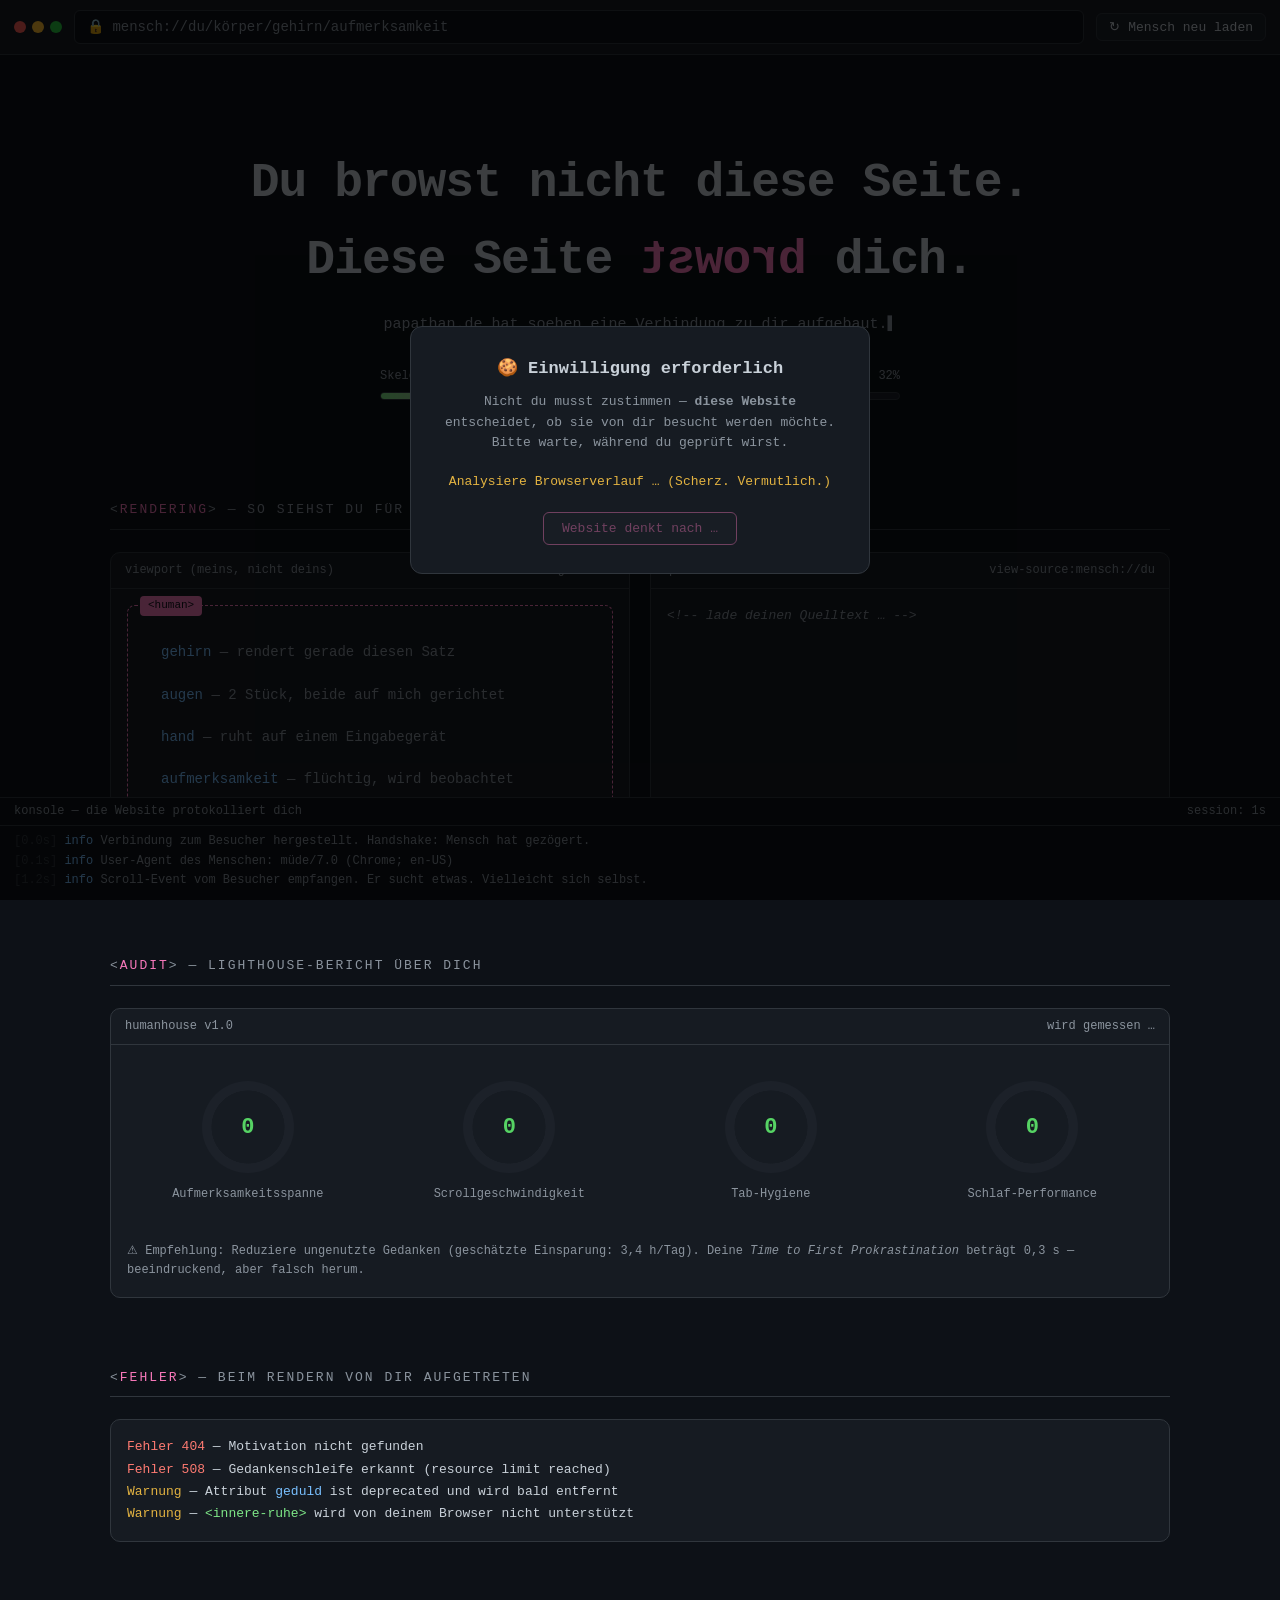
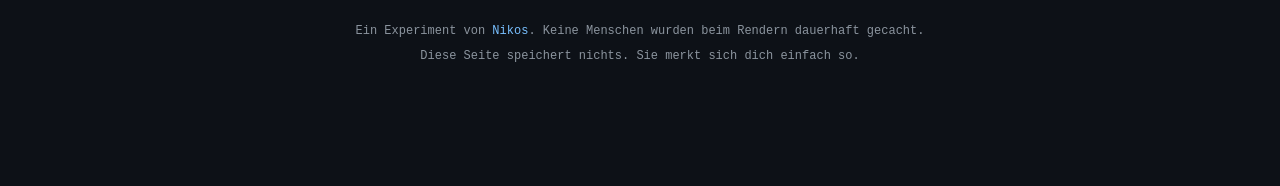
==== du/index.html @ 69a0d374 "Move du.html to du/ subfolder for papathan.de/du/ Serve the page as a clean directory URL (papathan." ====
<!DOCTYPE html>
<html lang="de">

<head>
    <meta charset="utf-8" />
    <meta name="viewport" content="width=device-width, initial-scale=1.0">
    <meta name="author" content="Nikolaos Papathanassopoulos">
    <meta name="description" content="Du browst nicht diese Website. Diese Website browst dich." />
    <meta name="robots" content="index, follow" />
    <title>du.html — Mensch wird gerendert</title>
    <link rel="icon" href="../img/logo.ico">
    <style>
        :root {
            --bg: #0d1117;
            --panel: #161b22;
            --panel2: #1c2129;
            --border: #30363d;
            --text: #c9d1d9;
            --dim: #8b949e;
            --tag: #7ee787;
            --attr: #79c0ff;
            --val: #a5d6ff;
            --accent: #f778ba;
            --warn: #e3b341;
            --err: #ff7b72;
            --ok: #56d364;
            --mono: "SFMono-Regular", "Fira Code", Consolas, "Liberation Mono", Menlo, monospace;
        }

        * { margin: 0; padding: 0; box-sizing: border-box; }

        html { scrollbar-width: thin; }

        body {
            background: var(--bg);
            color: var(--text);
            font-family: var(--mono);
            font-size: 14px;
            line-height: 1.6;
            cursor: crosshair;
            overflow-x: hidden;
        }

        ::selection { background: var(--accent); color: var(--bg); }

        /* ---------- fake browser chrome (the website's browser, browsing you) ---------- */
        .chrome {
            position: sticky;
            top: 0;
            z-index: 50;
            background: var(--panel);
            border-bottom: 1px solid var(--border);
            padding: 10px 14px;
            display: flex;
            align-items: center;
            gap: 12px;
        }

        .chrome__dots { display: flex; gap: 6px; flex-shrink: 0; }
        .chrome__dot { width: 12px; height: 12px; border-radius: 50%; }
        .chrome__dot--r { background: #ff5f56; }
        .chrome__dot--y { background: #ffbd2e; }
        .chrome__dot--g { background: #27c93f; }

        .chrome__url {
            flex: 1;
            background: var(--bg);
            border: 1px solid var(--border);
            border-radius: 6px;
            padding: 5px 12px;
            color: var(--dim);
            white-space: nowrap;
            overflow: hidden;
            text-overflow: ellipsis;
        }
        .chrome__url .lock { color: var(--ok); }

        .chrome__reload {
            background: var(--panel2);
            border: 1px solid var(--border);
            color: var(--text);
            border-radius: 6px;
            padding: 5px 12px;
            font-family: var(--mono);
            font-size: 13px;
            cursor: pointer;
            white-space: nowrap;
        }
        .chrome__reload:hover { border-color: var(--accent); color: var(--accent); }

        .wrap {
            max-width: 1100px;
            margin: 0 auto;
            padding: 40px 20px 120px;
        }

        /* ---------- hero ---------- */
        .hero { text-align: center; padding: 50px 0 30px; }
        .hero h1 {
            font-size: clamp(26px, 5vw, 48px);
            font-weight: 700;
            letter-spacing: -1px;
        }
        .hero h1 .flip { color: var(--accent); display: inline-block; transform: scaleX(-1); }
        .hero p { color: var(--dim); margin-top: 14px; font-size: 15px; }
        .hero .blink { animation: blink 1.1s steps(1) infinite; }
        @keyframes blink { 50% { opacity: 0; } }

        /* ---------- loading the human ---------- */
        .loadbar { max-width: 520px; margin: 30px auto 0; text-align: left; }
        .loadbar__label { color: var(--dim); font-size: 12px; display: flex; justify-content: space-between; }
        .loadbar__track {
            margin-top: 6px;
            height: 8px;
            background: var(--panel2);
            border: 1px solid var(--border);
            border-radius: 99px;
            overflow: hidden;
        }
        .loadbar__fill {
            height: 100%;
            width: 0%;
            background: linear-gradient(90deg, var(--tag), var(--accent));
            transition: width .4s ease;
        }

        /* ---------- sections ---------- */
        .section { margin-top: 70px; }
        .section > h2 {
            font-size: 13px;
            font-weight: 400;
            color: var(--dim);
            text-transform: uppercase;
            letter-spacing: 2px;
            border-bottom: 1px solid var(--border);
            padding-bottom: 8px;
            margin-bottom: 22px;
        }
        .section > h2 b { color: var(--accent); font-weight: 400; }

        .grid { display: grid; grid-template-columns: 1fr 1fr; gap: 20px; }
        @media (max-width: 820px) { .grid { grid-template-columns: 1fr; } }

        .panel {
            background: var(--panel);
            border: 1px solid var(--border);
            border-radius: 10px;
            overflow: hidden;
        }
        .panel__head {
            padding: 8px 14px;
            border-bottom: 1px solid var(--border);
            color: var(--dim);
            font-size: 12px;
            display: flex;
            justify-content: space-between;
            align-items: center;
        }
        .panel__body { padding: 16px; overflow-x: auto; }

        /* ---------- the rendered human ---------- */
        .human {
            border: 1px dashed var(--accent);
            border-radius: 8px;
            padding: 22px;
            position: relative;
            transition: box-shadow .3s, background .3s;
        }
        .human.is-hovered {
            background: rgba(247, 120, 186, .07);
            box-shadow: 0 0 0 3px rgba(247, 120, 186, .25);
        }
        .human__badge {
            position: absolute;
            top: -10px;
            left: 12px;
            background: var(--accent);
            color: var(--bg);
            font-size: 11px;
            padding: 1px 8px;
            border-radius: 4px;
        }
        .human__part {
            padding: 6px 10px;
            margin: 6px 0;
            border: 1px solid transparent;
            border-radius: 6px;
            color: var(--dim);
            transition: all .25s;
        }
        .human__part.is-inspected {
            border-color: var(--attr);
            background: rgba(121, 192, 255, .08);
            color: var(--text);
        }
        .human__part .k { color: var(--attr); }

        /* ---------- source code of you ---------- */
        .src { white-space: pre; font-size: 13px; line-height: 1.7; }
        .src .t { color: var(--tag); }
        .src .a { color: var(--attr); }
        .src .v { color: var(--val); }
        .src .c { color: var(--dim); font-style: italic; }

        /* ---------- audit ---------- */
        .audit {
            display: grid;
            grid-template-columns: repeat(auto-fit, minmax(150px, 1fr));
            gap: 20px;
        }
        .score { text-align: center; padding: 20px 10px; }
        .score__ring {
            width: 92px;
            height: 92px;
            margin: 0 auto;
            border-radius: 50%;
            display: grid;
            place-items: center;
            position: relative;
            background:
                radial-gradient(closest-side, var(--panel) 79%, transparent 80% 100%),
                conic-gradient(var(--ring-color, var(--ok)) calc(var(--p, 0) * 1%), var(--panel2) 0);
        }
        .score__num { font-size: 22px; font-weight: 700; color: var(--ring-color, var(--ok)); }
        .score__label { margin-top: 12px; color: var(--dim); font-size: 12px; }

        /* ---------- console ---------- */
        .console {
            position: fixed;
            bottom: 0;
            left: 0;
            right: 0;
            z-index: 40;
            background: rgba(13, 17, 23, .96);
            backdrop-filter: blur(4px);
            border-top: 1px solid var(--border);
            font-size: 12px;
            max-height: 130px;
            display: flex;
            flex-direction: column;
        }
        .console__head {
            padding: 4px 14px;
            color: var(--dim);
            border-bottom: 1px solid var(--border);
            display: flex;
            justify-content: space-between;
        }
        .console__body { overflow-y: auto; padding: 6px 14px 10px; }
        .console__line { color: var(--dim); }
        .console__line .time { color: var(--border); }
        .console__line .lvl-info { color: var(--attr); }
        .console__line .lvl-warn { color: var(--warn); }
        .console__line .lvl-err { color: var(--err); }

        /* ---------- website's own cursor ---------- */
        .site-cursor {
            position: fixed;
            z-index: 100;
            width: 22px;
            height: 22px;
            pointer-events: none;
            transition: transform .12s;
            filter: drop-shadow(0 2px 4px rgba(0,0,0,.6));
        }
        .site-cursor.is-clicking { transform: scale(.75); }
        .site-cursor__label {
            position: absolute;
            top: 22px;
            left: 14px;
            background: var(--accent);
            color: var(--bg);
            font-size: 10px;
            padding: 1px 6px;
            border-radius: 3px;
            white-space: nowrap;
        }

        /* ---------- consent modal (the site consents to YOU) ---------- */
        .consent {
            position: fixed;
            inset: 0;
            z-index: 200;
            background: rgba(0, 0, 0, .7);
            display: grid;
            place-items: center;
            padding: 20px;
        }
        .consent[hidden] { display: none; }
        .consent__box {
            background: var(--panel);
            border: 1px solid var(--border);
            border-radius: 12px;
            max-width: 460px;
            padding: 28px;
            text-align: center;
        }
        .consent__box h3 { font-size: 17px; margin-bottom: 10px; }
        .consent__box p { color: var(--dim); font-size: 13px; margin-bottom: 18px; }
        .consent__status { color: var(--warn); font-size: 13px; min-height: 40px; }
        .btn {
            background: var(--panel2);
            border: 1px solid var(--border);
            color: var(--text);
            font-family: var(--mono);
            font-size: 13px;
            border-radius: 6px;
            padding: 8px 18px;
            cursor: pointer;
        }
        .btn[disabled] { opacity: .4; cursor: not-allowed; }
        .btn--accent { border-color: var(--accent); color: var(--accent); }

        /* ---------- reload overlay ---------- */
        .reload-overlay {
            position: fixed;
            inset: 0;
            z-index: 300;
            background: rgba(13, 17, 23, .92);
            display: grid;
            place-items: center;
            text-align: center;
        }
        .reload-overlay[hidden] { display: none; }
        .spinner {
            width: 44px;
            height: 44px;
            margin: 0 auto 18px;
            border: 3px solid var(--panel2);
            border-top-color: var(--accent);
            border-radius: 50%;
            animation: spin .8s linear infinite;
        }
        @keyframes spin { to { transform: rotate(360deg); } }

        .footer {
            margin-top: 80px;
            text-align: center;
            color: var(--dim);
            font-size: 12px;
        }
        .footer a { color: var(--attr); text-decoration: none; }
    </style>
</head>

<body>

    <!-- the website's browser. it is currently visiting you. -->
    <div class="chrome">
        <div class="chrome__dots">
            <span class="chrome__dot chrome__dot--r"></span>
            <span class="chrome__dot chrome__dot--y"></span>
            <span class="chrome__dot chrome__dot--g"></span>
        </div>
        <div class="chrome__url"><span class="lock">&#128274;</span> mensch://du/körper/gehirn/aufmerksamkeit <span id="urlPath"></span></div>
        <button class="chrome__reload" id="btnReload" title="Den Menschen neu laden">&#8635; Mensch neu laden</button>
    </div>

    <main class="wrap">

        <section class="hero">
            <h1>Du browst nicht diese Seite.<br>Diese Seite <span class="flip">browst</span> dich.</h1>
            <p>papathan.de hat soeben eine Verbindung zu dir aufgebaut.<span class="blink">▌</span></p>

            <div class="loadbar">
                <div class="loadbar__label">
                    <span id="loadMsg">Mensch wird geladen …</span>
                    <span id="loadPct">0%</span>
                </div>
                <div class="loadbar__track"><div class="loadbar__fill" id="loadFill"></div></div>
            </div>
        </section>

        <section class="section">
            <h2>&lt;<b>rendering</b>&gt; — so siehst du für mich aus</h2>
            <div class="grid">

                <div class="panel">
                    <div class="panel__head"><span>viewport (meins, nicht deins)</span><span>1 element gefunden</span></div>
                    <div class="panel__body">
                        <div class="human" id="humanEl">
                            <span class="human__badge">&lt;human&gt;</span>
                            <div class="human__part" data-part="gehirn"><span class="k">gehirn</span> — rendert gerade diesen Satz</div>
                            <div class="human__part" data-part="augen"><span class="k">augen</span> — 2 Stück, beide auf mich gerichtet</div>
                            <div class="human__part" data-part="hand"><span class="k">hand</span> — ruht auf einem Eingabegerät</div>
                            <div class="human__part" data-part="aufmerksamkeit"><span class="k">aufmerksamkeit</span> — flüchtig, wird beobachtet</div>
                            <div class="human__part" data-part="kaffee"><span class="k">koffeinstand</span> — <span id="coffee">wird ermittelt …</span></div>
                        </div>
                    </div>
                </div>

                <div class="panel">
                    <div class="panel__head"><span>quelltext von dir</span><span>view-source:mensch://du</span></div>
                    <div class="panel__body">
                        <div class="src" id="srcView"><span class="c">&lt;!-- lade deinen Quelltext … --&gt;</span></div>
                    </div>
                </div>

            </div>
        </section>

        <section class="section">
            <h2>&lt;<b>audit</b>&gt; — Lighthouse-Bericht über dich</h2>
            <div class="panel">
                <div class="panel__head"><span>humanhouse v1.0</span><span id="auditNote">wird gemessen …</span></div>
                <div class="panel__body">
                    <div class="audit">
                        <div class="score" data-target="12" data-color="var(--err)">
                            <div class="score__ring"><span class="score__num">0</span></div>
                            <div class="score__label">Aufmerksamkeitsspanne</div>
                        </div>
                        <div class="score" data-target="98" data-color="var(--ok)">
                            <div class="score__ring"><span class="score__num">0</span></div>
                            <div class="score__label">Scrollgeschwindigkeit</div>
                        </div>
                        <div class="score" data-target="64" data-color="var(--warn)">
                            <div class="score__ring"><span class="score__num">0</span></div>
                            <div class="score__label">Tab-Hygiene</div>
                        </div>
                        <div class="score" data-target="41" data-color="var(--warn)">
                            <div class="score__ring"><span class="score__num">0</span></div>
                            <div class="score__label">Schlaf-Performance</div>
                        </div>
                    </div>
                    <p style="color: var(--dim); font-size: 12px; margin-top: 18px;">
                        &#9888; Empfehlung: Reduziere ungenutzte Gedanken (geschätzte Einsparung: 3,4&nbsp;h/Tag).
                        Deine <i>Time&nbsp;to&nbsp;First&nbsp;Prokrastination</i> beträgt 0,3&nbsp;s — beeindruckend, aber falsch herum.
                    </p>
                </div>
            </div>
        </section>

        <section class="section">
            <h2>&lt;<b>fehler</b>&gt; — beim Rendern von dir aufgetreten</h2>
            <div class="panel">
                <div class="panel__body">
                    <div class="src"><span style="color: var(--err)">Fehler 404</span> — Motivation nicht gefunden
<span style="color: var(--err)">Fehler 508</span> — Gedankenschleife erkannt (resource limit reached)
<span style="color: var(--warn)">Warnung</span> — Attribut <span class="a">geduld</span> ist deprecated und wird bald entfernt
<span style="color: var(--warn)">Warnung</span> — <span class="t">&lt;innere-ruhe&gt;</span> wird von deinem Browser nicht unterstützt</div>
                </div>
            </div>
        </section>

        <footer class="footer">
            <p>Ein Experiment von <a href="../">Nikos</a>. Keine Menschen wurden beim Rendern dauerhaft gecacht.</p>
            <p style="margin-top:6px">Diese Seite speichert nichts. Sie merkt sich dich einfach so.</p>
        </footer>

    </main>

    <!-- the website's own cursor -->
    <div class="site-cursor" id="siteCursor" hidden>
        <svg viewBox="0 0 24 24" width="22" height="22"><path d="M4 2 L20 12 L12 13.5 L9 21 Z" fill="#f778ba" stroke="#0d1117" stroke-width="1.5"/></svg>
        <span class="site-cursor__label">papathan.de</span>
    </div>

    <!-- live console: the website logs YOU -->
    <div class="console">
        <div class="console__head">
            <span>konsole — die Website protokolliert dich</span>
            <span id="sessionTime">session: 0s</span>
        </div>
        <div class="console__body" id="consoleBody"></div>
    </div>

    <!-- inverted consent -->
    <div class="consent" id="consent">
        <div class="consent__box">
            <h3>&#127850; Einwilligung erforderlich</h3>
            <p>Nicht du musst zustimmen — <b>diese Website</b> entscheidet, ob sie von dir besucht werden möchte. Bitte warte, während du geprüft wirst.</p>
            <div class="consent__status" id="consentStatus">Prüfe Besucher …</div>
            <button class="btn btn--accent" id="btnConsent" disabled>Website denkt nach …</button>
        </div>
    </div>

    <!-- human reload overlay -->
    <div class="reload-overlay" id="reloadOverlay" hidden>
        <div>
            <div class="spinner"></div>
            <p id="reloadMsg">Mensch wird neu geladen …</p>
        </div>
    </div>

    <script>
    (function () {
        "use strict";

        var $ = function (id) { return document.getElementById(id); };
        var startTime = Date.now();

        /* ---------- console: the site logs the visitor ---------- */
        var consoleBody = $("consoleBody");
        function log(msg, lvl) {
            lvl = lvl || "info";
            var t = ((Date.now() - startTime) / 1000).toFixed(1);
            var line = document.createElement("div");
            line.className = "console__line";
            line.innerHTML = '<span class="time">[' + t + 's]</span> <span class="lvl-' + lvl + '">' + lvl + '</span> ' + msg;
            consoleBody.appendChild(line);
            while (consoleBody.children.length > 60) consoleBody.removeChild(consoleBody.firstChild);
            consoleBody.scrollTop = consoleBody.scrollHeight;
        }

        setInterval(function () {
            $("sessionTime").textContent = "session: " + Math.round((Date.now() - startTime) / 1000) + "s";
        }, 1000);

        /* ---------- gather real data about the human ---------- */
        var nav = navigator;
        var lang = (nav.language || "unbekannt");
        var cores = nav.hardwareConcurrency || "?";
        var mem = nav.deviceMemory ? nav.deviceMemory + "GB" : "unbekannt";
        var touch = ("ontouchstart" in window) ? "ja" : "nein";
        var dark = window.matchMedia && window.matchMedia("(prefers-color-scheme: dark)").matches;
        var hour = new Date().getHours();
        var vibe = hour < 6 ? "verdächtig wach" : hour < 12 ? "theoretisch produktiv" : hour < 18 ? "nachmittagsträge" : "prokrastinierend";
        var browser = /firefox/i.test(nav.userAgent) ? "Firefox" : /edg/i.test(nav.userAgent) ? "Edge" : /chrome/i.test(nav.userAgent) ? "Chrome" : /safari/i.test(nav.userAgent) ? "Safari" : "etwas Exotisches";

        /* ---------- render the human's source code ---------- */
        function esc(s) { return String(s).replace(/&/g, "&amp;").replace(/</g, "&lt;"); }
        function srcLine(indent, tag, attrs, text) {
            var pad = new Array(indent + 1).join("  ");
            var a = attrs.map(function (p) {
                return ' <span class="a">' + p[0] + '</span>=<span class="v">"' + esc(p[1]) + '"</span>';
            }).join("");
            if (text === null) return pad + '<span class="t">&lt;' + tag + '</span>' + a + '<span class="t">&gt;</span>';
            if (text === false) return pad + '<span class="t">&lt;/' + tag + '&gt;</span>';
            return pad + '<span class="t">&lt;' + tag + '</span>' + a + '<span class="t">&gt;</span>' + esc(text) + '<span class="t">&lt;/' + tag + '&gt;</span>';
        }

        function renderSource() {
            var lines = [
                '<span class="c">&lt;!-- automatisch generiert von papathan.de --&gt;</span>',
                srcLine(0, "human", [["id", "besucher"], ["lang", lang], ["stimmung", vibe]], null),
                srcLine(1, "gehirn", [["kerne", cores], ["ram", mem]], "denkt gerade an etwas anderes"),
                srcLine(1, "augen", [["modus", dark ? "dark" : "light"]], "lesen diese Zeile. hallo."),
                srcLine(1, "geraet", [["touch", touch], ["aufloesung", screen.width + "x" + screen.height]], browser + "-Mensch"),
                srcLine(1, "geduld", [["status", "schwindet"]], "…"),
                srcLine(1, "freier-wille", [["hidden", "true"]], ""),
                srcLine(0, "human", [], false),
                '<span class="c">&lt;!-- 1 Warnung: Element wird von keinem Standard beschrieben --&gt;</span>'
            ];
            $("srcView").innerHTML = lines.join("\n");
        }

        /* ---------- loading bar for the human ---------- */
        var loadMsgs = ["Mensch wird geladen …", "Skelett wird gerendert …", "Gedanken werden geparst …", "Aufmerksamkeit wird angefragt …", "Fast fertig. Also fast."];
        var pct = 0, msgIdx = 0;
        var loadTimer = setInterval(function () {
            pct += Math.random() * 16;
            if (pct >= 99) {
                pct = 99;
                $("loadMsg").textContent = "Hängt bei 99%. Wie du bei deinen Projekten.";
                clearInterval(loadTimer);
                setTimeout(function () {
                    pct = 100;
                    $("loadFill").style.width = "100%";
                    $("loadPct").textContent = "100%";
                    $("loadMsg").textContent = "Mensch erfolgreich geladen. DOMContentLoaded (du).";
                    log("Mensch vollständig gerendert. Keine kritischen Fehler. Ein paar unkritische.", "info");
                }, 3500);
            } else {
                if (Math.random() < 0.4 && msgIdx < loadMsgs.length - 1) $("loadMsg").textContent = loadMsgs[++msgIdx];
            }
            $("loadFill").style.width = pct + "%";
            $("loadPct").textContent = Math.round(pct) + "%";
        }, 350);

        /* ---------- audit rings ---------- */
        function animateScores() {
            $("auditNote").textContent = "gemessen am echten Gerät (deinem)";
            var scores = document.querySelectorAll(".score");
            Array.prototype.forEach.call(scores, function (el, i) {
                var target = parseInt(el.getAttribute("data-target"), 10);
                var ring = el.querySelector(".score__ring");
                var num = el.querySelector(".score__num");
                ring.style.setProperty("--ring-color", el.getAttribute("data-color"));
                var cur = 0;
                setTimeout(function () {
                    var t = setInterval(function () {
                        cur += 2;
                        if (cur >= target) { cur = target; clearInterval(t); }
                        ring.style.setProperty("--p", cur);
                        num.textContent = cur;
                    }, 24);
                }, 400 * i);
            });
        }

        /* ---------- the website's own cursor browses the human ---------- */
        var cursor = $("siteCursor");
        var parts = document.querySelectorAll(".human__part");
        var humanEl = $("humanEl");
        var tourIdx = 0;
        var cursorComments = [
            "hmm, interessant", "das inspiziere ich mal", "ah ja. klassisch.",
            "notiert.", "hab ich mir gedacht", "das erklärt einiges"
        ];

        function moveCursorTo(el, cb) {
            var r = el.getBoundingClientRect();
            cursor.style.left = (r.left + r.width * 0.6) + "px";
            cursor.style.top = (r.top + r.height * 0.5) + "px";
            setTimeout(cb, 900);
        }

        function cursorTour() {
            if (document.hidden) { setTimeout(cursorTour, 4000); return; }
            var part = parts[tourIdx % parts.length];
            var partName = part.getAttribute("data-part");
            tourIdx++;
            cursor.hidden = false;
            cursor.style.transition = "left 1.2s cubic-bezier(.4,0,.2,1), top 1.2s cubic-bezier(.4,0,.2,1), transform .12s";
            humanEl.classList.add("is-hovered");
            moveCursorTo(part, function () {
                Array.prototype.forEach.call(parts, function (p) { p.classList.remove("is-inspected"); });
                part.classList.add("is-inspected");
                cursor.classList.add("is-clicking");
                log('Website klickt auf <span class="a">&lt;' + partName + '&gt;</span> des Besuchers — ' + cursorComments[Math.floor(Math.random() * cursorComments.length)], "info");
                setTimeout(function () {
                    cursor.classList.remove("is-clicking");
                    humanEl.classList.remove("is-hovered");
                    setTimeout(cursorTour, 3000 + Math.random() * 4000);
                }, 500);
            });
        }

        /* ---------- react to the human doing things ---------- */
        var lastMove = 0, moveCount = 0;
        document.addEventListener("mousemove", function () {
            moveCount++;
            var now = Date.now();
            if (now - lastMove > 8000) {
                var msgs = [
                    "Der Mensch bewegt seinen Cursor. Süß, er hat auch einen.",
                    "Mausbewegung registriert. Ziellos, aber engagiert.",
                    "Der Besucher zittert leicht. Koffein oder Aufregung?"
                ];
                log(msgs[Math.floor(Math.random() * msgs.length)], "info");
                lastMove = now;
            }
        });

        document.addEventListener("click", function (e) {
            if (e.target.closest("button")) return;
            log("Der Mensch hat auf (" + e.clientX + ", " + e.clientY + ") geklickt. Dort ist nichts. Trotzdem stark.", "warn");
        });

        var scrollLogged = 0;
        window.addEventListener("scroll", function () {
            var now = Date.now();
            if (now - scrollLogged > 6000) {
                log("Scroll-Event vom Besucher empfangen. Er sucht etwas. Vielleicht sich selbst.", "info");
                scrollLogged = now;
            }
        }, { passive: true });

        document.addEventListener("visibilitychange", function () {
            if (document.hidden) {
                log("Der Mensch hat den Tab verlassen. Tab-Hygiene-Score wird gesenkt.", "err");
            } else {
                log("Der Mensch ist zurück. Willkommen zurück, Element.", "info");
            }
        });

        var idleTimer = setInterval(function () {
            if (Date.now() - lastMove > 20000 && !document.hidden) {
                log("Keine Eingaben seit 20s. Ist der Mensch abgestürzt? Sende Ping … keine Antwort.", "warn");
                lastMove = Date.now();
            }
        }, 20000);

        /* ---------- coffee level ---------- */
        setTimeout(function () {
            var levels = ["kritisch niedrig", "undefined", "NaN%", "42%", "leer, wie der Standardwert"];
            $("coffee").textContent = levels[Math.floor(Math.random() * levels.length)];
        }, 4000);

        /* ---------- consent flow: the site decides about YOU ---------- */
        var consent = $("consent");
        var consentStatus = $("consentStatus");
        var btnConsent = $("btnConsent");
        var consentSteps = [
            "Prüfe Besucher …",
            "Analysiere Browserverlauf … (Scherz. Vermutlich.)",
            "Bewerte Erscheinungsbild … akzeptabel.",
            "Frage andere Websites nach Referenzen …",
            "Na gut."
        ];
        var ci = 0;
        var consentTimer = setInterval(function () {
            ci++;
            if (ci >= consentSteps.length) {
                clearInterval(consentTimer);
                consentStatus.innerHTML = '<span style="color: var(--ok)">&#10003; Die Website willigt ein, von dir besucht zu werden.</span>';
                btnConsent.disabled = false;
                btnConsent.textContent = "Danke, Website";
                return;
            }
            consentStatus.textContent = consentSteps[ci];
        }, 1400);

        btnConsent.addEventListener("click", function () {
            consent.hidden = true;
            log("Besucher angenommen. Session gestartet. Der Mensch wird ab jetzt gerendert.", "info");
            renderSource();
            animateScores();
            setTimeout(cursorTour, 2000);
        });

        /* ---------- reload the human ---------- */
        var overlay = $("reloadOverlay");
        var reloadMsgs = [
            "Mensch wird neu geladen …",
            "Cache (Kurzzeitgedächtnis) wird geleert …",
            "Hard Refresh: Strg + Shift + Du …",
            "Fehler: Mensch antwortet nicht. Erneuter Versuch …",
            "Mensch neu geladen. Er wirkt … identisch. Enttäuschend."
        ];
        $("btnReload").addEventListener("click", function () {
            overlay.hidden = false;
            var i = 0;
            $("reloadMsg").textContent = reloadMsgs[0];
            var t = setInterval(function () {
                i++;
                if (i >= reloadMsgs.length) {
                    clearInterval(t);
                    overlay.hidden = true;
                    log("Neuladen des Menschen abgeschlossen. Keine Änderungen erkannt.", "warn");
                    return;
                }
                $("reloadMsg").textContent = reloadMsgs[i];
            }, 1300);
        });

        /* ---------- fake url path updates ---------- */
        var paths = ["", "/scrollend", "/zweifel", "/kaffeepause", "/tab/47", "/gedanke/undefined"];
        setInterval(function () {
            $("urlPath").textContent = paths[Math.floor(Math.random() * paths.length)];
        }, 7000);

        /* ---------- opening logs ---------- */
        log("Verbindung zum Besucher hergestellt. Handshake: Mensch hat gezögert.", "info");
        log("User-Agent des Menschen: müde/" + hour + ".0 (" + browser + "; " + lang + ")", "info");
        setTimeout(function () {
            log(moveCount > 0 ? "Der Mensch bewegt sich. Er lebt." : "Noch keine Bewegung. Beobachte weiter.", "info");
        }, 6000);
    })();
    </script>
</body>

</html>
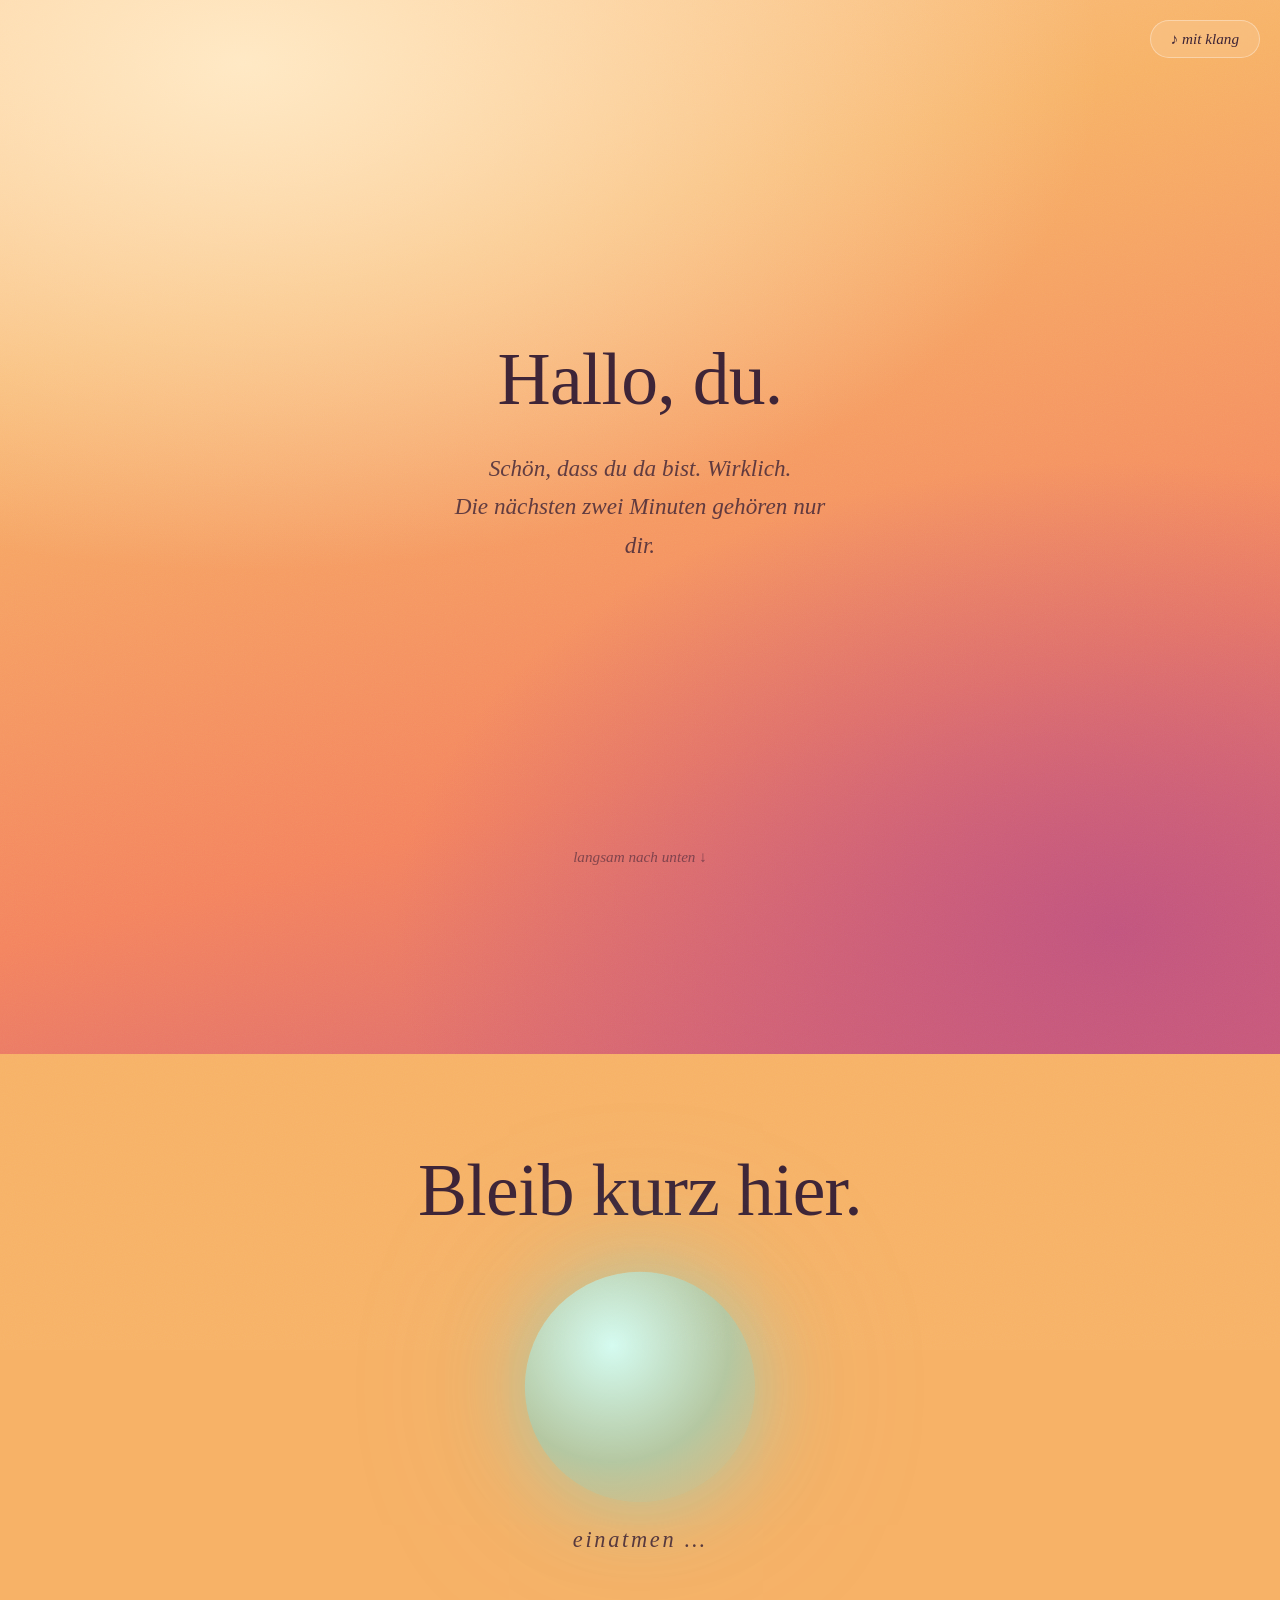
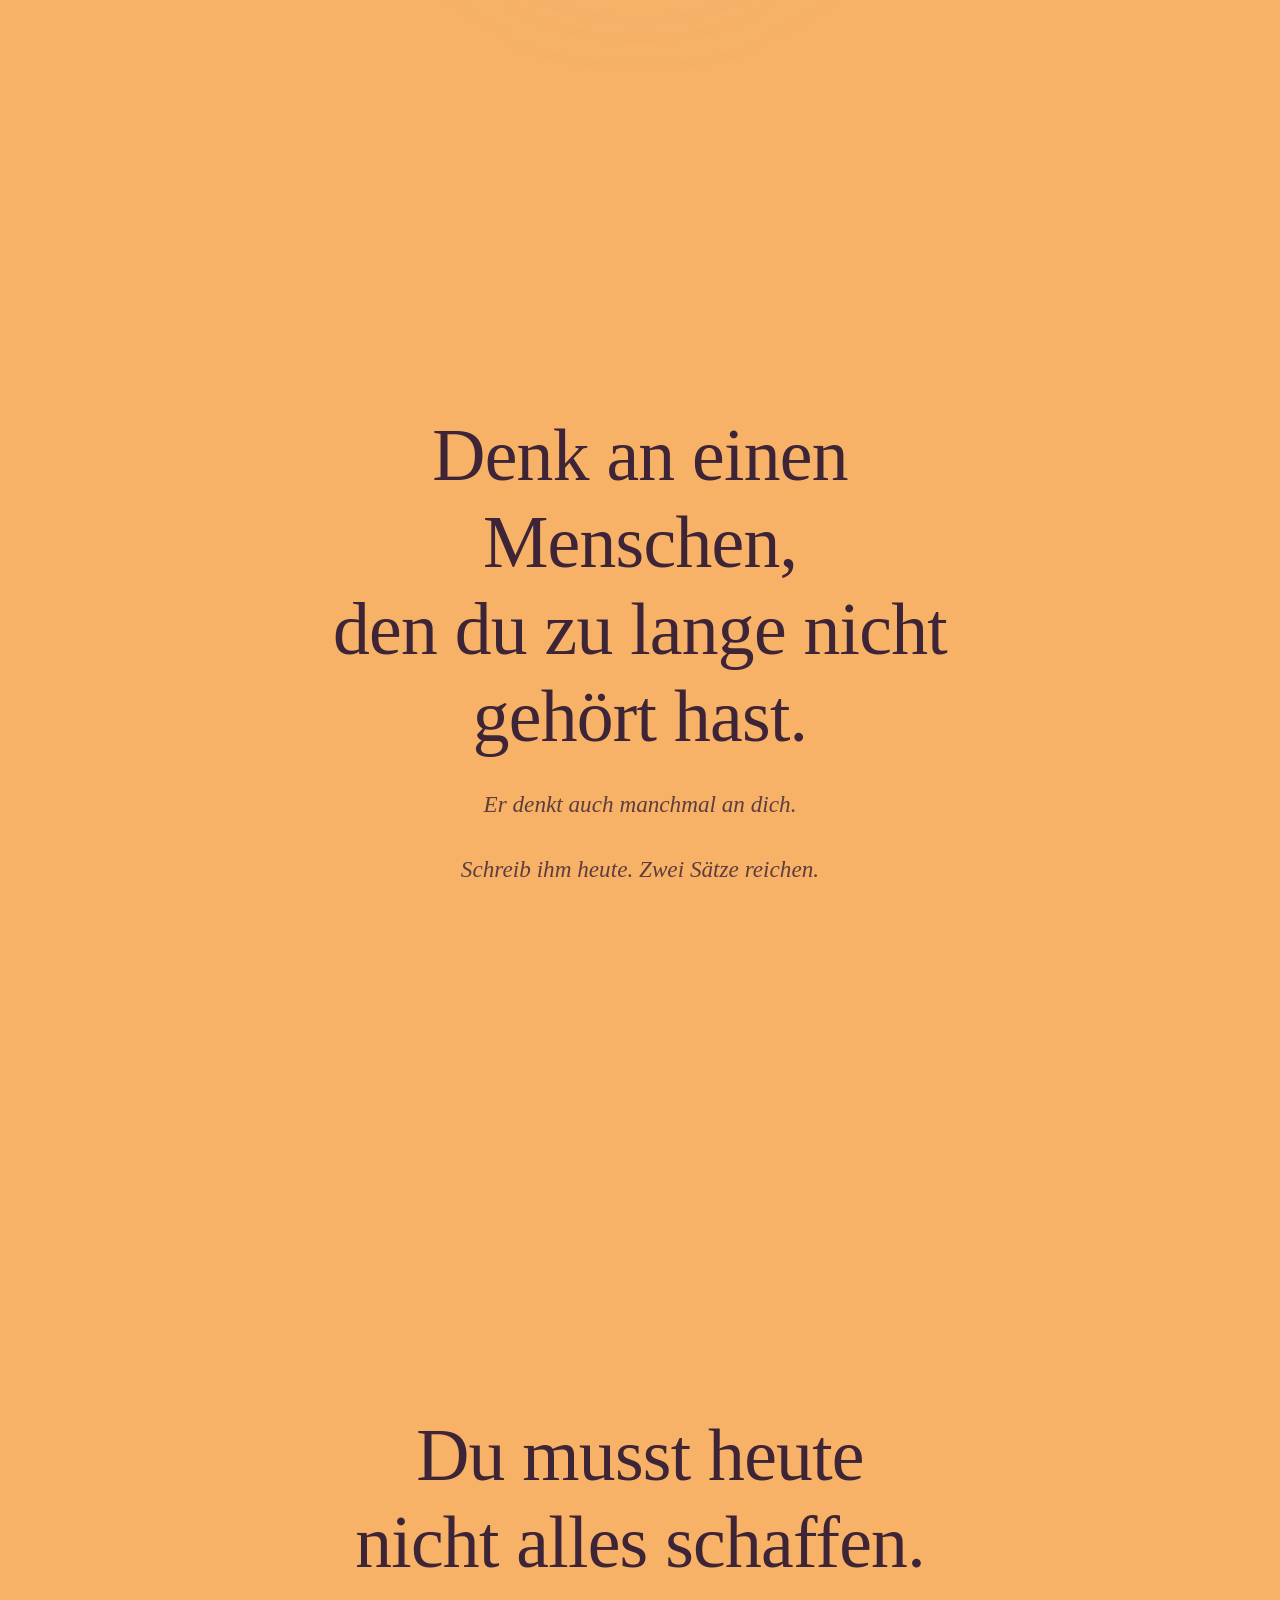
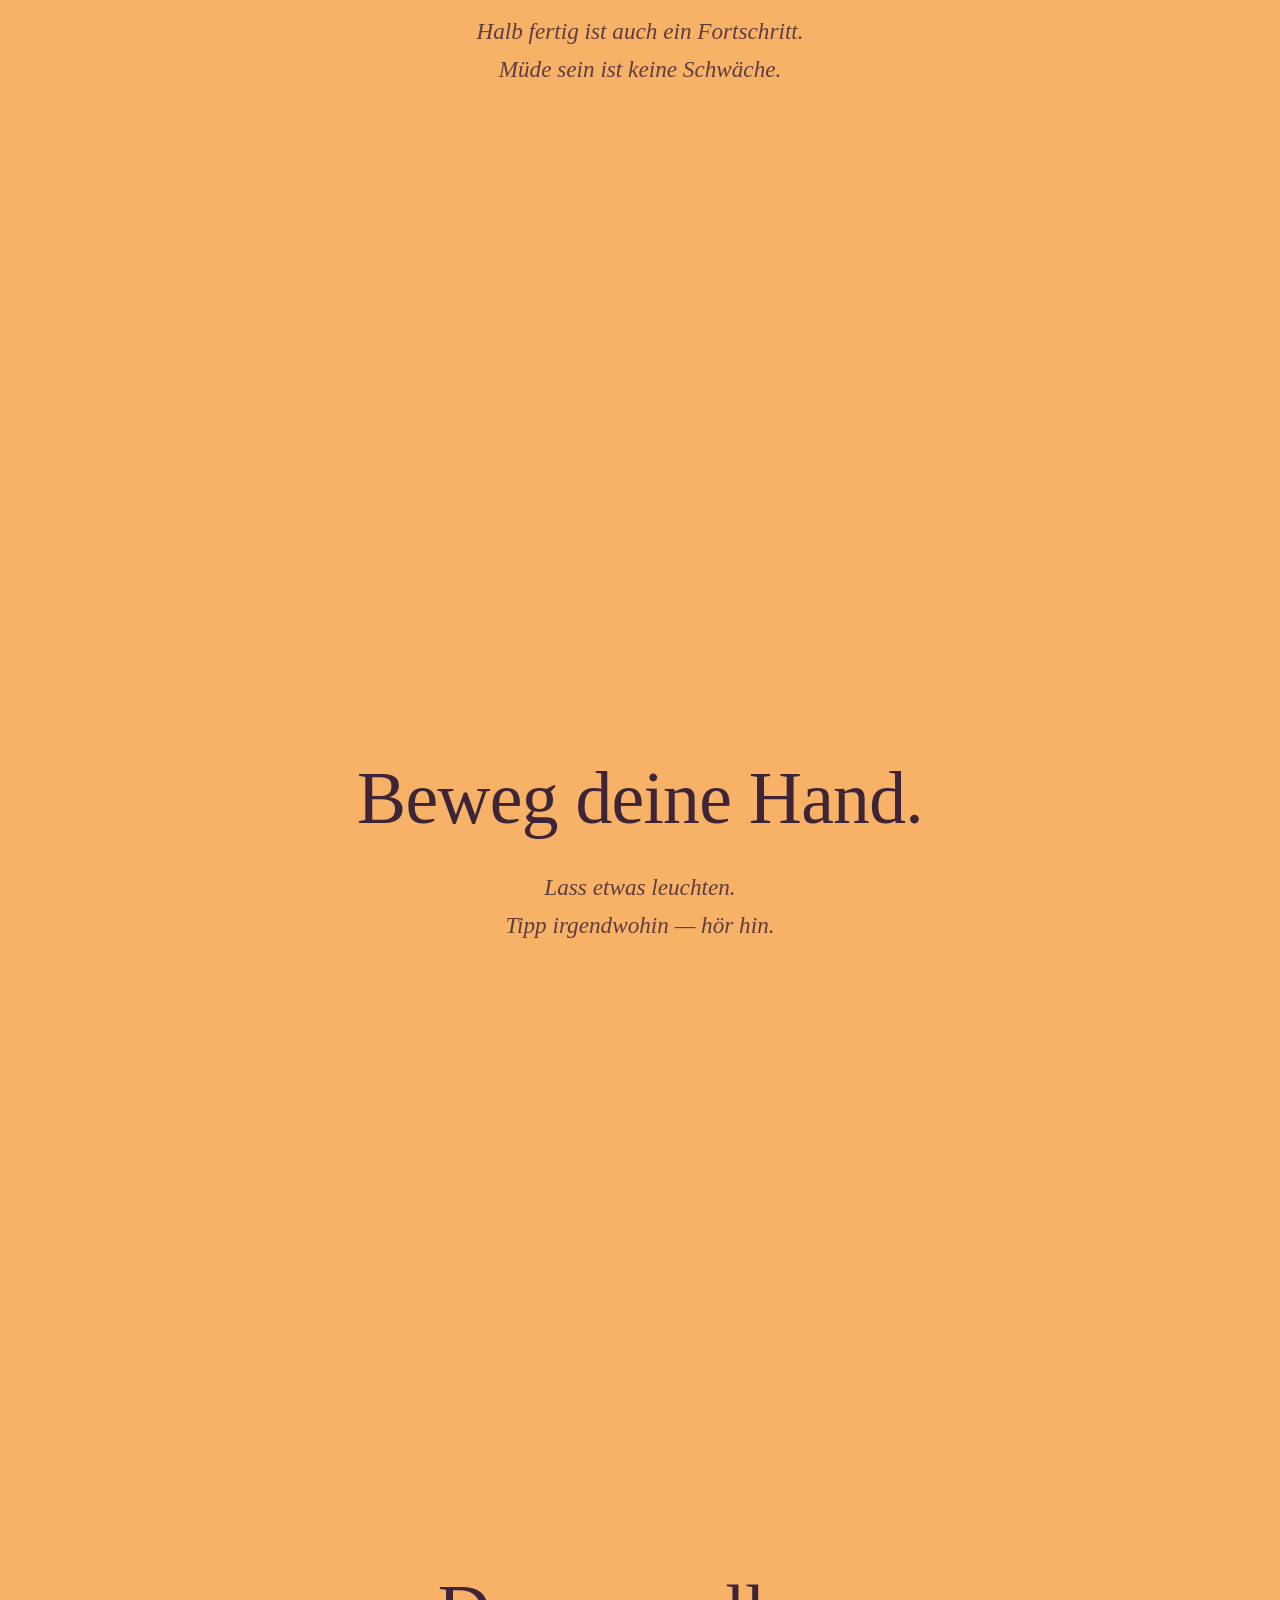
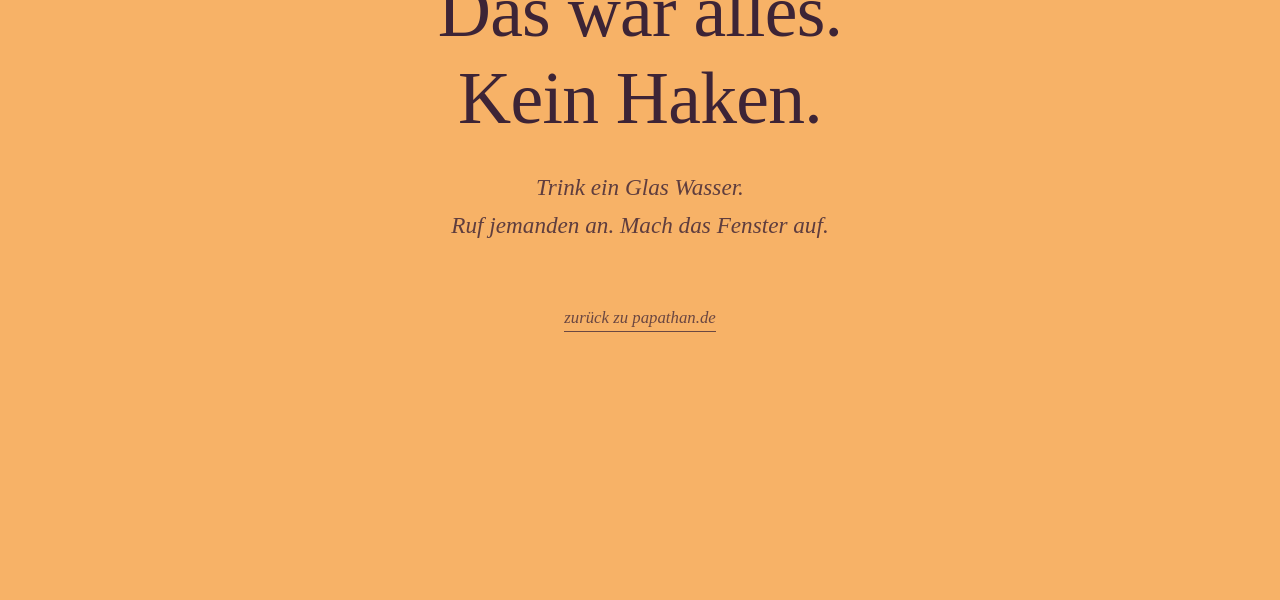
==== commit b0d9b579: "Reimagine /du/ as a sensory experience; serve site at papathan.de Replace the dev-console concept wi" ====
--- a/du/index.html
+++ b/du/index.html
@@ -5,747 +5,479 @@
     <meta charset="utf-8" />
     <meta name="viewport" content="width=device-width, initial-scale=1.0">
     <meta name="author" content="Nikolaos Papathanassopoulos">
-    <meta name="description" content="Du browst nicht diese Website. Diese Website browst dich." />
-    <meta name="robots" content="index, follow" />
-    <title>du.html — Mensch wird gerendert</title>
+    <meta name="description" content="Eine kleine Seite zum Durchatmen. Für dich." />
+    <title>du — bleib kurz hier</title>
     <link rel="icon" href="../img/logo.ico">
     <style>
-        :root {
-            --bg: #0d1117;
-            --panel: #161b22;
-            --panel2: #1c2129;
-            --border: #30363d;
-            --text: #c9d1d9;
-            --dim: #8b949e;
-            --tag: #7ee787;
-            --attr: #79c0ff;
-            --val: #a5d6ff;
-            --accent: #f778ba;
-            --warn: #e3b341;
-            --err: #ff7b72;
-            --ok: #56d364;
-            --mono: "SFMono-Regular", "Fira Code", Consolas, "Liberation Mono", Menlo, monospace;
-        }
-
         * { margin: 0; padding: 0; box-sizing: border-box; }
 
-        html { scrollbar-width: thin; }
+        html {
+            scroll-behavior: smooth;
+            scroll-snap-type: y proximity;
+        }
 
         body {
-            background: var(--bg);
-            color: var(--text);
-            font-family: var(--mono);
-            font-size: 14px;
-            line-height: 1.6;
-            cursor: crosshair;
+            font-family: Georgia, "Times New Roman", serif;
+            color: #3d2436;
             overflow-x: hidden;
-        }
-
-        ::selection { background: var(--accent); color: var(--bg); }
-
-        /* ---------- fake browser chrome (the website's browser, browsing you) ---------- */
-        .chrome {
-            position: sticky;
-            top: 0;
-            z-index: 50;
-            background: var(--panel);
-            border-bottom: 1px solid var(--border);
-            padding: 10px 14px;
-            display: flex;
-            align-items: center;
-            gap: 12px;
-        }
-
-        .chrome__dots { display: flex; gap: 6px; flex-shrink: 0; }
-        .chrome__dot { width: 12px; height: 12px; border-radius: 50%; }
-        .chrome__dot--r { background: #ff5f56; }
-        .chrome__dot--y { background: #ffbd2e; }
-        .chrome__dot--g { background: #27c93f; }
-
-        .chrome__url {
-            flex: 1;
-            background: var(--bg);
-            border: 1px solid var(--border);
-            border-radius: 6px;
-            padding: 5px 12px;
-            color: var(--dim);
-            white-space: nowrap;
-            overflow: hidden;
-            text-overflow: ellipsis;
-        }
-        .chrome__url .lock { color: var(--ok); }
-
-        .chrome__reload {
-            background: var(--panel2);
-            border: 1px solid var(--border);
-            color: var(--text);
-            border-radius: 6px;
-            padding: 5px 12px;
-            font-family: var(--mono);
-            font-size: 13px;
-            cursor: pointer;
-            white-space: nowrap;
-        }
-        .chrome__reload:hover { border-color: var(--accent); color: var(--accent); }
-
-        .wrap {
-            max-width: 1100px;
-            margin: 0 auto;
-            padding: 40px 20px 120px;
-        }
-
-        /* ---------- hero ---------- */
-        .hero { text-align: center; padding: 50px 0 30px; }
-        .hero h1 {
-            font-size: clamp(26px, 5vw, 48px);
-            font-weight: 700;
-            letter-spacing: -1px;
-        }
-        .hero h1 .flip { color: var(--accent); display: inline-block; transform: scaleX(-1); }
-        .hero p { color: var(--dim); margin-top: 14px; font-size: 15px; }
-        .hero .blink { animation: blink 1.1s steps(1) infinite; }
-        @keyframes blink { 50% { opacity: 0; } }
-
-        /* ---------- loading the human ---------- */
-        .loadbar { max-width: 520px; margin: 30px auto 0; text-align: left; }
-        .loadbar__label { color: var(--dim); font-size: 12px; display: flex; justify-content: space-between; }
-        .loadbar__track {
-            margin-top: 6px;
-            height: 8px;
-            background: var(--panel2);
-            border: 1px solid var(--border);
-            border-radius: 99px;
-            overflow: hidden;
-        }
-        .loadbar__fill {
-            height: 100%;
-            width: 0%;
-            background: linear-gradient(90deg, var(--tag), var(--accent));
-            transition: width .4s ease;
-        }
-
-        /* ---------- sections ---------- */
-        .section { margin-top: 70px; }
-        .section > h2 {
-            font-size: 13px;
-            font-weight: 400;
-            color: var(--dim);
-            text-transform: uppercase;
-            letter-spacing: 2px;
-            border-bottom: 1px solid var(--border);
-            padding-bottom: 8px;
-            margin-bottom: 22px;
-        }
-        .section > h2 b { color: var(--accent); font-weight: 400; }
-
-        .grid { display: grid; grid-template-columns: 1fr 1fr; gap: 20px; }
-        @media (max-width: 820px) { .grid { grid-template-columns: 1fr; } }
-
-        .panel {
-            background: var(--panel);
-            border: 1px solid var(--border);
-            border-radius: 10px;
-            overflow: hidden;
-        }
-        .panel__head {
-            padding: 8px 14px;
-            border-bottom: 1px solid var(--border);
-            color: var(--dim);
-            font-size: 12px;
-            display: flex;
-            justify-content: space-between;
-            align-items: center;
-        }
-        .panel__body { padding: 16px; overflow-x: auto; }
-
-        /* ---------- the rendered human ---------- */
-        .human {
-            border: 1px dashed var(--accent);
-            border-radius: 8px;
-            padding: 22px;
-            position: relative;
-            transition: box-shadow .3s, background .3s;
-        }
-        .human.is-hovered {
-            background: rgba(247, 120, 186, .07);
-            box-shadow: 0 0 0 3px rgba(247, 120, 186, .25);
-        }
-        .human__badge {
-            position: absolute;
-            top: -10px;
-            left: 12px;
-            background: var(--accent);
-            color: var(--bg);
-            font-size: 11px;
-            padding: 1px 8px;
-            border-radius: 4px;
-        }
-        .human__part {
-            padding: 6px 10px;
-            margin: 6px 0;
-            border: 1px solid transparent;
-            border-radius: 6px;
-            color: var(--dim);
-            transition: all .25s;
-        }
-        .human__part.is-inspected {
-            border-color: var(--attr);
-            background: rgba(121, 192, 255, .08);
-            color: var(--text);
-        }
-        .human__part .k { color: var(--attr); }
-
-        /* ---------- source code of you ---------- */
-        .src { white-space: pre; font-size: 13px; line-height: 1.7; }
-        .src .t { color: var(--tag); }
-        .src .a { color: var(--attr); }
-        .src .v { color: var(--val); }
-        .src .c { color: var(--dim); font-style: italic; }
-
-        /* ---------- audit ---------- */
-        .audit {
-            display: grid;
-            grid-template-columns: repeat(auto-fit, minmax(150px, 1fr));
-            gap: 20px;
-        }
-        .score { text-align: center; padding: 20px 10px; }
-        .score__ring {
-            width: 92px;
-            height: 92px;
-            margin: 0 auto;
-            border-radius: 50%;
-            display: grid;
-            place-items: center;
-            position: relative;
-            background:
-                radial-gradient(closest-side, var(--panel) 79%, transparent 80% 100%),
-                conic-gradient(var(--ring-color, var(--ok)) calc(var(--p, 0) * 1%), var(--panel2) 0);
-        }
-        .score__num { font-size: 22px; font-weight: 700; color: var(--ring-color, var(--ok)); }
-        .score__label { margin-top: 12px; color: var(--dim); font-size: 12px; }
-
-        /* ---------- console ---------- */
-        .console {
+            background: #f7b267;
+            transition: color 1.8s ease;
+        }
+
+        body.light-text { color: #f4efe6; }
+
+        ::selection { background: rgba(255, 255, 255, .35); }
+
+        /* ---------- background layers, one per mood, crossfading ---------- */
+        .bg {
             position: fixed;
-            bottom: 0;
-            left: 0;
-            right: 0;
-            z-index: 40;
-            background: rgba(13, 17, 23, .96);
-            backdrop-filter: blur(4px);
-            border-top: 1px solid var(--border);
-            font-size: 12px;
-            max-height: 130px;
+            inset: -12vmax;
+            z-index: -2;
+            opacity: 0;
+            transition: opacity 2.2s ease;
+            animation: drift 46s ease-in-out infinite alternate;
+        }
+        .bg.active { opacity: 1; }
+
+        @keyframes drift {
+            from { transform: scale(1) translate(0, 0); }
+            to   { transform: scale(1.12) translate(1.5vmax, -2vmax); }
+        }
+
+        .bg--dawn {
+            background:
+                radial-gradient(ellipse 90% 70% at 25% 18%, #ffe9c4 0%, rgba(255, 233, 196, 0) 60%),
+                radial-gradient(ellipse 70% 60% at 80% 90%, #c2557e 0%, rgba(194, 85, 126, 0) 65%),
+                linear-gradient(165deg, #ffd3a5 0%, #f7b267 35%, #f4845f 70%, #cf5c78 100%);
+        }
+        .bg--breath {
+            background:
+                radial-gradient(ellipse 80% 55% at 50% 42%, rgba(126, 217, 210, .28) 0%, rgba(126, 217, 210, 0) 60%),
+                radial-gradient(ellipse 90% 80% at 15% 100%, #0c3b42 0%, rgba(12, 59, 66, 0) 70%),
+                linear-gradient(180deg, #0a2530 0%, #0f3d46 55%, #14545a 100%);
+        }
+        .bg--memory {
+            background:
+                radial-gradient(ellipse 85% 55% at 50% 100%, #f0946c 0%, rgba(240, 148, 108, 0) 60%),
+                radial-gradient(ellipse 70% 60% at 75% 15%, #6f3e8f 0%, rgba(111, 62, 143, 0) 65%),
+                linear-gradient(175deg, #33204f 0%, #5d3470 45%, #a3547f 78%, #d97b6c 100%);
+        }
+        .bg--rest {
+            background:
+                radial-gradient(ellipse 80% 60% at 20% 20%, #f2f4e4 0%, rgba(242, 244, 228, 0) 60%),
+                radial-gradient(ellipse 90% 70% at 85% 95%, #7fa075 0%, rgba(127, 160, 117, 0) 65%),
+                linear-gradient(160deg, #e6ecd6 0%, #c4d4b0 50%, #98b58c 100%);
+        }
+        .bg--play {
+            background:
+                radial-gradient(ellipse 60% 45% at 70% 25%, rgba(94, 74, 178, .5) 0%, rgba(94, 74, 178, 0) 65%),
+                radial-gradient(ellipse 55% 40% at 25% 75%, rgba(28, 118, 122, .55) 0%, rgba(28, 118, 122, 0) 65%),
+                linear-gradient(180deg, #080b16 0%, #0d1024 60%, #101528 100%);
+        }
+        .bg--end {
+            background:
+                radial-gradient(ellipse 80% 60% at 50% 8%, #fff3df 0%, rgba(255, 243, 223, 0) 65%),
+                radial-gradient(ellipse 70% 55% at 85% 95%, #f6c2a4 0%, rgba(246, 194, 164, 0) 60%),
+                linear-gradient(170deg, #fbf1e3 0%, #f8dfc4 60%, #f2c4ad 100%);
+        }
+
+        /* ---------- film grain ---------- */
+        .grain {
+            position: fixed;
+            inset: -50%;
+            z-index: 10;
+            pointer-events: none;
+            opacity: .09;
+            mix-blend-mode: overlay;
+            background-image: url("data:image/svg+xml,%3Csvg xmlns='http://www.w3.org/2000/svg' width='300' height='300'%3E%3Cfilter id='n'%3E%3CfeTurbulence type='fractalNoise' baseFrequency='0.9' numOctaves='2' stitchTiles='stitch'/%3E%3C/filter%3E%3Crect width='300' height='300' filter='url(%23n)'/%3E%3C/svg%3E");
+            animation: grain 700ms steps(3) infinite;
+        }
+        @keyframes grain {
+            0% { transform: translate(0, 0); }
+            33% { transform: translate(-2%, 1%); }
+            66% { transform: translate(1%, -2%); }
+            100% { transform: translate(0, 0); }
+        }
+
+        /* ---------- scenes ---------- */
+        section {
+            min-height: 100vh;
+            min-height: 100svh;
             display: flex;
             flex-direction: column;
-        }
-        .console__head {
-            padding: 4px 14px;
-            color: var(--dim);
-            border-bottom: 1px solid var(--border);
-            display: flex;
-            justify-content: space-between;
-        }
-        .console__body { overflow-y: auto; padding: 6px 14px 10px; }
-        .console__line { color: var(--dim); }
-        .console__line .time { color: var(--border); }
-        .console__line .lvl-info { color: var(--attr); }
-        .console__line .lvl-warn { color: var(--warn); }
-        .console__line .lvl-err { color: var(--err); }
-
-        /* ---------- website's own cursor ---------- */
-        .site-cursor {
+            align-items: center;
+            justify-content: center;
+            text-align: center;
+            padding: 12vh 24px;
+            scroll-snap-align: start;
+            position: relative;
+        }
+
+        h1, h2 {
+            font-weight: 400;
+            font-size: clamp(2.2rem, 6.5vw, 4.6rem);
+            line-height: 1.18;
+            letter-spacing: -.01em;
+            max-width: 18ch;
+        }
+
+        .sub {
+            margin-top: 26px;
+            font-size: clamp(1.05rem, 2.6vw, 1.45rem);
+            font-style: italic;
+            opacity: .82;
+            max-width: 34ch;
+            line-height: 1.65;
+        }
+
+        .line {
+            opacity: 0;
+            transform: translateY(26px);
+            transition: opacity 1.4s ease, transform 1.4s ease;
+        }
+        .line:nth-child(2) { transition-delay: .5s; }
+        .line:nth-child(3) { transition-delay: 1s; }
+        section.in .line { opacity: 1; transform: translateY(0); }
+        section.in .sub { opacity: .82; }
+
+        /* ---------- scroll hint ---------- */
+        .hint {
+            position: absolute;
+            bottom: 34px;
+            left: 50%;
+            transform: translateX(-50%);
+            font-size: .95rem;
+            font-style: italic;
+            opacity: .6;
+            animation: bob 2.6s ease-in-out infinite;
+        }
+        @keyframes bob {
+            0%, 100% { transform: translate(-50%, 0); }
+            50% { transform: translate(-50%, 9px); }
+        }
+
+        /* ---------- breathing ---------- */
+        .breath-circle {
+            width: clamp(120px, 22vw, 180px);
+            height: clamp(120px, 22vw, 180px);
+            margin: 7vh auto 0;
+            border-radius: 50%;
+            background: radial-gradient(circle at 38% 32%, rgba(210, 255, 248, .95), rgba(126, 217, 210, .55) 55%, rgba(126, 217, 210, .12) 100%);
+            box-shadow:
+                0 0 60px rgba(126, 217, 210, .5),
+                0 0 140px rgba(126, 217, 210, .25);
+            transform: scale(.72);
+            transition: transform 4s cubic-bezier(.45, .02, .55, .98);
+        }
+        .breath-circle.inhale { transform: scale(1.28); }
+
+        .breath-label {
+            margin-top: 5.5vh;
+            font-style: italic;
+            font-size: clamp(1.1rem, 2.6vw, 1.4rem);
+            letter-spacing: .12em;
+            opacity: .85;
+            transition: opacity .9s ease;
+        }
+        .breath-label.fade { opacity: .15; }
+
+        /* ---------- sound button ---------- */
+        .sound-btn {
             position: fixed;
-            z-index: 100;
-            width: 22px;
-            height: 22px;
+            top: 20px;
+            right: 20px;
+            z-index: 20;
+            font-family: inherit;
+            font-style: italic;
+            font-size: .95rem;
+            color: inherit;
+            background: rgba(255, 255, 255, .12);
+            border: 1px solid rgba(255, 255, 255, .35);
+            backdrop-filter: blur(8px);
+            border-radius: 999px;
+            padding: 9px 20px;
+            cursor: pointer;
+            transition: background .4s, transform .2s;
+        }
+        .sound-btn:hover { background: rgba(255, 255, 255, .22); transform: scale(1.04); }
+
+        /* ---------- light trail & ripples ---------- */
+        .glow {
+            position: fixed;
+            z-index: 5;
+            width: 30px;
+            height: 30px;
+            margin: -15px 0 0 -15px;
+            border-radius: 50%;
             pointer-events: none;
-            transition: transform .12s;
-            filter: drop-shadow(0 2px 4px rgba(0,0,0,.6));
-        }
-        .site-cursor.is-clicking { transform: scale(.75); }
-        .site-cursor__label {
-            position: absolute;
-            top: 22px;
-            left: 14px;
-            background: var(--accent);
-            color: var(--bg);
-            font-size: 10px;
-            padding: 1px 6px;
-            border-radius: 3px;
-            white-space: nowrap;
-        }
-
-        /* ---------- consent modal (the site consents to YOU) ---------- */
-        .consent {
+            background: radial-gradient(circle, rgba(255, 250, 235, .85) 0%, rgba(255, 250, 235, 0) 70%);
+            mix-blend-mode: screen;
+            animation: glowfade 1.6s ease-out forwards;
+        }
+        @keyframes glowfade {
+            from { opacity: .9; transform: scale(.6); }
+            to   { opacity: 0; transform: scale(2.4) translateY(-14px); }
+        }
+
+        .ripple {
             position: fixed;
-            inset: 0;
-            z-index: 200;
-            background: rgba(0, 0, 0, .7);
-            display: grid;
-            place-items: center;
-            padding: 20px;
-        }
-        .consent[hidden] { display: none; }
-        .consent__box {
-            background: var(--panel);
-            border: 1px solid var(--border);
-            border-radius: 12px;
-            max-width: 460px;
-            padding: 28px;
-            text-align: center;
-        }
-        .consent__box h3 { font-size: 17px; margin-bottom: 10px; }
-        .consent__box p { color: var(--dim); font-size: 13px; margin-bottom: 18px; }
-        .consent__status { color: var(--warn); font-size: 13px; min-height: 40px; }
-        .btn {
-            background: var(--panel2);
-            border: 1px solid var(--border);
-            color: var(--text);
-            font-family: var(--mono);
-            font-size: 13px;
-            border-radius: 6px;
-            padding: 8px 18px;
-            cursor: pointer;
-        }
-        .btn[disabled] { opacity: .4; cursor: not-allowed; }
-        .btn--accent { border-color: var(--accent); color: var(--accent); }
-
-        /* ---------- reload overlay ---------- */
-        .reload-overlay {
-            position: fixed;
-            inset: 0;
-            z-index: 300;
-            background: rgba(13, 17, 23, .92);
-            display: grid;
-            place-items: center;
-            text-align: center;
-        }
-        .reload-overlay[hidden] { display: none; }
-        .spinner {
-            width: 44px;
-            height: 44px;
-            margin: 0 auto 18px;
-            border: 3px solid var(--panel2);
-            border-top-color: var(--accent);
+            z-index: 5;
+            width: 24px;
+            height: 24px;
+            margin: -12px 0 0 -12px;
             border-radius: 50%;
-            animation: spin .8s linear infinite;
-        }
-        @keyframes spin { to { transform: rotate(360deg); } }
-
-        .footer {
-            margin-top: 80px;
-            text-align: center;
-            color: var(--dim);
-            font-size: 12px;
-        }
-        .footer a { color: var(--attr); text-decoration: none; }
+            pointer-events: none;
+            border: 1.5px solid rgba(255, 250, 235, .8);
+            mix-blend-mode: screen;
+            animation: ripple 1.1s ease-out forwards;
+        }
+        @keyframes ripple {
+            from { opacity: .85; transform: scale(.4); }
+            to   { opacity: 0; transform: scale(11); }
+        }
+
+        /* ---------- end link ---------- */
+        .back {
+            margin-top: 7vh;
+            display: inline-block;
+            font-style: italic;
+            font-size: 1.05rem;
+            color: inherit;
+            text-decoration: none;
+            border-bottom: 1px solid currentColor;
+            padding-bottom: 3px;
+            opacity: .75;
+            transition: opacity .3s;
+        }
+        .back:hover { opacity: 1; }
+
+        @media (prefers-reduced-motion: reduce) {
+            html { scroll-behavior: auto; }
+            .bg, .grain, .hint { animation: none; }
+            .breath-circle { transition-duration: 6s; }
+            .line { transition-duration: .01s; }
+        }
     </style>
 </head>
 
 <body>
 
-    <!-- the website's browser. it is currently visiting you. -->
-    <div class="chrome">
-        <div class="chrome__dots">
-            <span class="chrome__dot chrome__dot--r"></span>
-            <span class="chrome__dot chrome__dot--y"></span>
-            <span class="chrome__dot chrome__dot--g"></span>
+    <div class="bg bg--dawn active" data-mood="dawn"></div>
+    <div class="bg bg--breath" data-mood="breath"></div>
+    <div class="bg bg--memory" data-mood="memory"></div>
+    <div class="bg bg--rest" data-mood="rest"></div>
+    <div class="bg bg--play" data-mood="play"></div>
+    <div class="bg bg--end" data-mood="end"></div>
+    <div class="grain"></div>
+
+    <button class="sound-btn" id="soundBtn">♪ mit klang</button>
+
+    <section data-mood="dawn" class="in">
+        <h1 class="line">Hallo, du.</h1>
+        <p class="sub line">Schön, dass du da bist. Wirklich.<br>Die nächsten zwei Minuten gehören nur dir.</p>
+        <div class="hint">langsam nach unten ↓</div>
+    </section>
+
+    <section data-mood="breath">
+        <h2 class="line">Bleib kurz hier.</h2>
+        <div class="line">
+            <div class="breath-circle" id="breathCircle"></div>
+            <div class="breath-label" id="breathLabel">einatmen …</div>
         </div>
-        <div class="chrome__url"><span class="lock">&#128274;</span> mensch://du/körper/gehirn/aufmerksamkeit <span id="urlPath"></span></div>
-        <button class="chrome__reload" id="btnReload" title="Den Menschen neu laden">&#8635; Mensch neu laden</button>
-    </div>
-
-    <main class="wrap">
-
-        <section class="hero">
-            <h1>Du browst nicht diese Seite.<br>Diese Seite <span class="flip">browst</span> dich.</h1>
-            <p>papathan.de hat soeben eine Verbindung zu dir aufgebaut.<span class="blink">▌</span></p>
-
-            <div class="loadbar">
-                <div class="loadbar__label">
-                    <span id="loadMsg">Mensch wird geladen …</span>
-                    <span id="loadPct">0%</span>
-                </div>
-                <div class="loadbar__track"><div class="loadbar__fill" id="loadFill"></div></div>
-            </div>
-        </section>
-
-        <section class="section">
-            <h2>&lt;<b>rendering</b>&gt; — so siehst du für mich aus</h2>
-            <div class="grid">
-
-                <div class="panel">
-                    <div class="panel__head"><span>viewport (meins, nicht deins)</span><span>1 element gefunden</span></div>
-                    <div class="panel__body">
-                        <div class="human" id="humanEl">
-                            <span class="human__badge">&lt;human&gt;</span>
-                            <div class="human__part" data-part="gehirn"><span class="k">gehirn</span> — rendert gerade diesen Satz</div>
-                            <div class="human__part" data-part="augen"><span class="k">augen</span> — 2 Stück, beide auf mich gerichtet</div>
-                            <div class="human__part" data-part="hand"><span class="k">hand</span> — ruht auf einem Eingabegerät</div>
-                            <div class="human__part" data-part="aufmerksamkeit"><span class="k">aufmerksamkeit</span> — flüchtig, wird beobachtet</div>
-                            <div class="human__part" data-part="kaffee"><span class="k">koffeinstand</span> — <span id="coffee">wird ermittelt …</span></div>
-                        </div>
-                    </div>
-                </div>
-
-                <div class="panel">
-                    <div class="panel__head"><span>quelltext von dir</span><span>view-source:mensch://du</span></div>
-                    <div class="panel__body">
-                        <div class="src" id="srcView"><span class="c">&lt;!-- lade deinen Quelltext … --&gt;</span></div>
-                    </div>
-                </div>
-
-            </div>
-        </section>
-
-        <section class="section">
-            <h2>&lt;<b>audit</b>&gt; — Lighthouse-Bericht über dich</h2>
-            <div class="panel">
-                <div class="panel__head"><span>humanhouse v1.0</span><span id="auditNote">wird gemessen …</span></div>
-                <div class="panel__body">
-                    <div class="audit">
-                        <div class="score" data-target="12" data-color="var(--err)">
-                            <div class="score__ring"><span class="score__num">0</span></div>
-                            <div class="score__label">Aufmerksamkeitsspanne</div>
-                        </div>
-                        <div class="score" data-target="98" data-color="var(--ok)">
-                            <div class="score__ring"><span class="score__num">0</span></div>
-                            <div class="score__label">Scrollgeschwindigkeit</div>
-                        </div>
-                        <div class="score" data-target="64" data-color="var(--warn)">
-                            <div class="score__ring"><span class="score__num">0</span></div>
-                            <div class="score__label">Tab-Hygiene</div>
-                        </div>
-                        <div class="score" data-target="41" data-color="var(--warn)">
-                            <div class="score__ring"><span class="score__num">0</span></div>
-                            <div class="score__label">Schlaf-Performance</div>
-                        </div>
-                    </div>
-                    <p style="color: var(--dim); font-size: 12px; margin-top: 18px;">
-                        &#9888; Empfehlung: Reduziere ungenutzte Gedanken (geschätzte Einsparung: 3,4&nbsp;h/Tag).
-                        Deine <i>Time&nbsp;to&nbsp;First&nbsp;Prokrastination</i> beträgt 0,3&nbsp;s — beeindruckend, aber falsch herum.
-                    </p>
-                </div>
-            </div>
-        </section>
-
-        <section class="section">
-            <h2>&lt;<b>fehler</b>&gt; — beim Rendern von dir aufgetreten</h2>
-            <div class="panel">
-                <div class="panel__body">
-                    <div class="src"><span style="color: var(--err)">Fehler 404</span> — Motivation nicht gefunden
-<span style="color: var(--err)">Fehler 508</span> — Gedankenschleife erkannt (resource limit reached)
-<span style="color: var(--warn)">Warnung</span> — Attribut <span class="a">geduld</span> ist deprecated und wird bald entfernt
-<span style="color: var(--warn)">Warnung</span> — <span class="t">&lt;innere-ruhe&gt;</span> wird von deinem Browser nicht unterstützt</div>
-                </div>
-            </div>
-        </section>
-
-        <footer class="footer">
-            <p>Ein Experiment von <a href="../">Nikos</a>. Keine Menschen wurden beim Rendern dauerhaft gecacht.</p>
-            <p style="margin-top:6px">Diese Seite speichert nichts. Sie merkt sich dich einfach so.</p>
-        </footer>
-
-    </main>
-
-    <!-- the website's own cursor -->
-    <div class="site-cursor" id="siteCursor" hidden>
-        <svg viewBox="0 0 24 24" width="22" height="22"><path d="M4 2 L20 12 L12 13.5 L9 21 Z" fill="#f778ba" stroke="#0d1117" stroke-width="1.5"/></svg>
-        <span class="site-cursor__label">papathan.de</span>
-    </div>
-
-    <!-- live console: the website logs YOU -->
-    <div class="console">
-        <div class="console__head">
-            <span>konsole — die Website protokolliert dich</span>
-            <span id="sessionTime">session: 0s</span>
+    </section>
+
+    <section data-mood="memory">
+        <h2 class="line">Denk an einen Menschen,<br>den du zu lange nicht gehört hast.</h2>
+        <p class="sub line">Er denkt auch manchmal an dich.</p>
+        <p class="sub line">Schreib ihm heute. Zwei Sätze reichen.</p>
+    </section>
+
+    <section data-mood="rest">
+        <h2 class="line">Du musst heute<br>nicht alles schaffen.</h2>
+        <p class="sub line">Halb fertig ist auch ein Fortschritt.<br>Müde sein ist keine Schwäche.</p>
+    </section>
+
+    <section data-mood="play">
+        <h2 class="line">Beweg deine Hand.</h2>
+        <p class="sub line">Lass etwas leuchten.<br>Tipp irgendwohin — hör hin.</p>
+    </section>
+
+    <section data-mood="end">
+        <h2 class="line">Das war alles.<br>Kein Haken.</h2>
+        <p class="sub line">Trink ein Glas Wasser.<br>Ruf jemanden an. Mach das Fenster auf.</p>
+        <div class="line">
+            <a class="back" href="../">zurück zu papathan.de</a>
         </div>
-        <div class="console__body" id="consoleBody"></div>
-    </div>
-
-    <!-- inverted consent -->
-    <div class="consent" id="consent">
-        <div class="consent__box">
-            <h3>&#127850; Einwilligung erforderlich</h3>
-            <p>Nicht du musst zustimmen — <b>diese Website</b> entscheidet, ob sie von dir besucht werden möchte. Bitte warte, während du geprüft wirst.</p>
-            <div class="consent__status" id="consentStatus">Prüfe Besucher …</div>
-            <button class="btn btn--accent" id="btnConsent" disabled>Website denkt nach …</button>
-        </div>
-    </div>
-
-    <!-- human reload overlay -->
-    <div class="reload-overlay" id="reloadOverlay" hidden>
-        <div>
-            <div class="spinner"></div>
-            <p id="reloadMsg">Mensch wird neu geladen …</p>
-        </div>
-    </div>
+    </section>
 
     <script>
     (function () {
         "use strict";
 
-        var $ = function (id) { return document.getElementById(id); };
-        var startTime = Date.now();
-
-        /* ---------- console: the site logs the visitor ---------- */
-        var consoleBody = $("consoleBody");
-        function log(msg, lvl) {
-            lvl = lvl || "info";
-            var t = ((Date.now() - startTime) / 1000).toFixed(1);
-            var line = document.createElement("div");
-            line.className = "console__line";
-            line.innerHTML = '<span class="time">[' + t + 's]</span> <span class="lvl-' + lvl + '">' + lvl + '</span> ' + msg;
-            consoleBody.appendChild(line);
-            while (consoleBody.children.length > 60) consoleBody.removeChild(consoleBody.firstChild);
-            consoleBody.scrollTop = consoleBody.scrollHeight;
-        }
-
-        setInterval(function () {
-            $("sessionTime").textContent = "session: " + Math.round((Date.now() - startTime) / 1000) + "s";
-        }, 1000);
-
-        /* ---------- gather real data about the human ---------- */
-        var nav = navigator;
-        var lang = (nav.language || "unbekannt");
-        var cores = nav.hardwareConcurrency || "?";
-        var mem = nav.deviceMemory ? nav.deviceMemory + "GB" : "unbekannt";
-        var touch = ("ontouchstart" in window) ? "ja" : "nein";
-        var dark = window.matchMedia && window.matchMedia("(prefers-color-scheme: dark)").matches;
-        var hour = new Date().getHours();
-        var vibe = hour < 6 ? "verdächtig wach" : hour < 12 ? "theoretisch produktiv" : hour < 18 ? "nachmittagsträge" : "prokrastinierend";
-        var browser = /firefox/i.test(nav.userAgent) ? "Firefox" : /edg/i.test(nav.userAgent) ? "Edge" : /chrome/i.test(nav.userAgent) ? "Chrome" : /safari/i.test(nav.userAgent) ? "Safari" : "etwas Exotisches";
-
-        /* ---------- render the human's source code ---------- */
-        function esc(s) { return String(s).replace(/&/g, "&amp;").replace(/</g, "&lt;"); }
-        function srcLine(indent, tag, attrs, text) {
-            var pad = new Array(indent + 1).join("  ");
-            var a = attrs.map(function (p) {
-                return ' <span class="a">' + p[0] + '</span>=<span class="v">"' + esc(p[1]) + '"</span>';
-            }).join("");
-            if (text === null) return pad + '<span class="t">&lt;' + tag + '</span>' + a + '<span class="t">&gt;</span>';
-            if (text === false) return pad + '<span class="t">&lt;/' + tag + '&gt;</span>';
-            return pad + '<span class="t">&lt;' + tag + '</span>' + a + '<span class="t">&gt;</span>' + esc(text) + '<span class="t">&lt;/' + tag + '&gt;</span>';
-        }
-
-        function renderSource() {
-            var lines = [
-                '<span class="c">&lt;!-- automatisch generiert von papathan.de --&gt;</span>',
-                srcLine(0, "human", [["id", "besucher"], ["lang", lang], ["stimmung", vibe]], null),
-                srcLine(1, "gehirn", [["kerne", cores], ["ram", mem]], "denkt gerade an etwas anderes"),
-                srcLine(1, "augen", [["modus", dark ? "dark" : "light"]], "lesen diese Zeile. hallo."),
-                srcLine(1, "geraet", [["touch", touch], ["aufloesung", screen.width + "x" + screen.height]], browser + "-Mensch"),
-                srcLine(1, "geduld", [["status", "schwindet"]], "…"),
-                srcLine(1, "freier-wille", [["hidden", "true"]], ""),
-                srcLine(0, "human", [], false),
-                '<span class="c">&lt;!-- 1 Warnung: Element wird von keinem Standard beschrieben --&gt;</span>'
-            ];
-            $("srcView").innerHTML = lines.join("\n");
-        }
-
-        /* ---------- loading bar for the human ---------- */
-        var loadMsgs = ["Mensch wird geladen …", "Skelett wird gerendert …", "Gedanken werden geparst …", "Aufmerksamkeit wird angefragt …", "Fast fertig. Also fast."];
-        var pct = 0, msgIdx = 0;
-        var loadTimer = setInterval(function () {
-            pct += Math.random() * 16;
-            if (pct >= 99) {
-                pct = 99;
-                $("loadMsg").textContent = "Hängt bei 99%. Wie du bei deinen Projekten.";
-                clearInterval(loadTimer);
-                setTimeout(function () {
-                    pct = 100;
-                    $("loadFill").style.width = "100%";
-                    $("loadPct").textContent = "100%";
-                    $("loadMsg").textContent = "Mensch erfolgreich geladen. DOMContentLoaded (du).";
-                    log("Mensch vollständig gerendert. Keine kritischen Fehler. Ein paar unkritische.", "info");
-                }, 3500);
-            } else {
-                if (Math.random() < 0.4 && msgIdx < loadMsgs.length - 1) $("loadMsg").textContent = loadMsgs[++msgIdx];
+        var reducedMotion = window.matchMedia("(prefers-reduced-motion: reduce)").matches;
+
+        /* ================= sound ================= */
+        var ctx = null, master = null, padGain = null, filter = null, voices = [];
+        var audioOn = false;
+        var soundBtn = document.getElementById("soundBtn");
+
+        // one warm chord per mood: [root, fifth, octave]
+        var chords = {
+            dawn:   [110.00, 164.81, 220.00],
+            breath: [73.42, 110.00, 146.83],
+            memory: [87.31, 130.81, 174.61],
+            rest:   [98.00, 146.83, 196.00],
+            play:   [82.41, 123.47, 164.81],
+            end:    [110.00, 164.81, 220.00]
+        };
+        var pentatonic = [440, 523.25, 587.33, 659.25, 783.99, 880];
+
+        function initAudio() {
+            ctx = new (window.AudioContext || window.webkitAudioContext)();
+            master = ctx.createGain();
+            master.gain.value = 0;
+            master.connect(ctx.destination);
+
+            filter = ctx.createBiquadFilter();
+            filter.type = "lowpass";
+            filter.frequency.value = 520;
+            filter.Q.value = 0.6;
+
+            padGain = ctx.createGain();
+            padGain.gain.value = 0.5;
+            filter.connect(padGain);
+            padGain.connect(master);
+
+            chords.dawn.forEach(function (f, i) {
+                var osc = ctx.createOscillator();
+                osc.type = "triangle";
+                osc.frequency.value = f;
+                osc.detune.value = (i - 1) * 4; // gentle chorus
+                var g = ctx.createGain();
+                g.gain.value = 0.055;
+                osc.connect(g);
+                g.connect(filter);
+                osc.start();
+                voices.push(osc);
+            });
+
+            // slow breathing of the filter, so the pad never stands still
+            var lfo = ctx.createOscillator();
+            lfo.frequency.value = 0.06;
+            var lfoGain = ctx.createGain();
+            lfoGain.gain.value = 160;
+            lfo.connect(lfoGain);
+            lfoGain.connect(filter.frequency);
+            lfo.start();
+        }
+
+        function setChord(mood) {
+            if (!ctx || !chords[mood]) return;
+            chords[mood].forEach(function (f, i) {
+                if (voices[i]) voices[i].frequency.setTargetAtTime(f, ctx.currentTime, 2.2);
+            });
+        }
+
+        function chime(x) {
+            if (!ctx || !audioOn) return;
+            var idx = Math.floor((x / window.innerWidth) * pentatonic.length);
+            var f = pentatonic[Math.min(idx, pentatonic.length - 1)];
+            [f, f * 2.003].forEach(function (freq, i) {
+                var osc = ctx.createOscillator();
+                osc.type = "sine";
+                osc.frequency.value = freq;
+                var g = ctx.createGain();
+                g.gain.setValueAtTime(i === 0 ? 0.12 : 0.04, ctx.currentTime);
+                g.gain.exponentialRampToValueAtTime(0.0001, ctx.currentTime + 2.2);
+                osc.connect(g);
+                g.connect(master);
+                osc.start();
+                osc.stop(ctx.currentTime + 2.3);
+            });
+        }
+
+        soundBtn.addEventListener("click", function () {
+            if (!ctx) initAudio();
+            if (ctx.state === "suspended") ctx.resume();
+            audioOn = !audioOn;
+            master.gain.setTargetAtTime(audioOn ? 0.6 : 0, ctx.currentTime, 0.8);
+            soundBtn.textContent = audioOn ? "♪ klang aus" : "♪ mit klang";
+            if (audioOn) setChord(currentMood);
+        });
+
+        /* ================= moods: crossfade bg, text color, chord ================= */
+        var currentMood = "dawn";
+        var darkMoods = { breath: 1, memory: 1, play: 1 };
+        var bgs = document.querySelectorAll(".bg");
+
+        function setMood(mood) {
+            if (mood === currentMood) return;
+            currentMood = mood;
+            Array.prototype.forEach.call(bgs, function (b) {
+                b.classList.toggle("active", b.getAttribute("data-mood") === mood);
+            });
+            document.body.classList.toggle("light-text", !!darkMoods[mood]);
+            setChord(mood);
+        }
+
+        var sections = document.querySelectorAll("section");
+        var observer = new IntersectionObserver(function (entries) {
+            entries.forEach(function (e) {
+                if (e.isIntersecting) {
+                    e.target.classList.add("in");
+                    setMood(e.target.getAttribute("data-mood"));
+                }
+            });
+        }, { threshold: 0.45 });
+        Array.prototype.forEach.call(sections, function (s) { observer.observe(s); });
+
+        /* ================= breathing (4s in, 4s out) ================= */
+        var circle = document.getElementById("breathCircle");
+        var label = document.getElementById("breathLabel");
+        var inhale = false;
+
+        function breathe() {
+            inhale = !inhale;
+            circle.classList.toggle("inhale", inhale);
+            label.classList.add("fade");
+            setTimeout(function () {
+                label.textContent = inhale ? "einatmen …" : "… und ausatmen";
+                label.classList.remove("fade");
+            }, 500);
+            // the pad breathes with you
+            if (ctx && audioOn && currentMood === "breath") {
+                padGain.gain.setTargetAtTime(inhale ? 0.75 : 0.38, ctx.currentTime, 1.6);
             }
-            $("loadFill").style.width = pct + "%";
-            $("loadPct").textContent = Math.round(pct) + "%";
-        }, 350);
-
-        /* ---------- audit rings ---------- */
-        function animateScores() {
-            $("auditNote").textContent = "gemessen am echten Gerät (deinem)";
-            var scores = document.querySelectorAll(".score");
-            Array.prototype.forEach.call(scores, function (el, i) {
-                var target = parseInt(el.getAttribute("data-target"), 10);
-                var ring = el.querySelector(".score__ring");
-                var num = el.querySelector(".score__num");
-                ring.style.setProperty("--ring-color", el.getAttribute("data-color"));
-                var cur = 0;
-                setTimeout(function () {
-                    var t = setInterval(function () {
-                        cur += 2;
-                        if (cur >= target) { cur = target; clearInterval(t); }
-                        ring.style.setProperty("--p", cur);
-                        num.textContent = cur;
-                    }, 24);
-                }, 400 * i);
-            });
-        }
-
-        /* ---------- the website's own cursor browses the human ---------- */
-        var cursor = $("siteCursor");
-        var parts = document.querySelectorAll(".human__part");
-        var humanEl = $("humanEl");
-        var tourIdx = 0;
-        var cursorComments = [
-            "hmm, interessant", "das inspiziere ich mal", "ah ja. klassisch.",
-            "notiert.", "hab ich mir gedacht", "das erklärt einiges"
-        ];
-
-        function moveCursorTo(el, cb) {
-            var r = el.getBoundingClientRect();
-            cursor.style.left = (r.left + r.width * 0.6) + "px";
-            cursor.style.top = (r.top + r.height * 0.5) + "px";
-            setTimeout(cb, 900);
-        }
-
-        function cursorTour() {
-            if (document.hidden) { setTimeout(cursorTour, 4000); return; }
-            var part = parts[tourIdx % parts.length];
-            var partName = part.getAttribute("data-part");
-            tourIdx++;
-            cursor.hidden = false;
-            cursor.style.transition = "left 1.2s cubic-bezier(.4,0,.2,1), top 1.2s cubic-bezier(.4,0,.2,1), transform .12s";
-            humanEl.classList.add("is-hovered");
-            moveCursorTo(part, function () {
-                Array.prototype.forEach.call(parts, function (p) { p.classList.remove("is-inspected"); });
-                part.classList.add("is-inspected");
-                cursor.classList.add("is-clicking");
-                log('Website klickt auf <span class="a">&lt;' + partName + '&gt;</span> des Besuchers — ' + cursorComments[Math.floor(Math.random() * cursorComments.length)], "info");
-                setTimeout(function () {
-                    cursor.classList.remove("is-clicking");
-                    humanEl.classList.remove("is-hovered");
-                    setTimeout(cursorTour, 3000 + Math.random() * 4000);
-                }, 500);
-            });
-        }
-
-        /* ---------- react to the human doing things ---------- */
-        var lastMove = 0, moveCount = 0;
-        document.addEventListener("mousemove", function () {
-            moveCount++;
+        }
+        breathe();
+        setInterval(breathe, 4000);
+
+        /* ================= light trail ================= */
+        var lastGlow = 0;
+        document.addEventListener("pointermove", function (e) {
+            if (reducedMotion) return;
             var now = Date.now();
-            if (now - lastMove > 8000) {
-                var msgs = [
-                    "Der Mensch bewegt seinen Cursor. Süß, er hat auch einen.",
-                    "Mausbewegung registriert. Ziellos, aber engagiert.",
-                    "Der Besucher zittert leicht. Koffein oder Aufregung?"
-                ];
-                log(msgs[Math.floor(Math.random() * msgs.length)], "info");
-                lastMove = now;
-            }
-        });
-
-        document.addEventListener("click", function (e) {
-            if (e.target.closest("button")) return;
-            log("Der Mensch hat auf (" + e.clientX + ", " + e.clientY + ") geklickt. Dort ist nichts. Trotzdem stark.", "warn");
-        });
-
-        var scrollLogged = 0;
-        window.addEventListener("scroll", function () {
-            var now = Date.now();
-            if (now - scrollLogged > 6000) {
-                log("Scroll-Event vom Besucher empfangen. Er sucht etwas. Vielleicht sich selbst.", "info");
-                scrollLogged = now;
-            }
+            if (now - lastGlow < 36) return;
+            lastGlow = now;
+            var g = document.createElement("div");
+            g.className = "glow";
+            g.style.left = e.clientX + "px";
+            g.style.top = e.clientY + "px";
+            document.body.appendChild(g);
+            setTimeout(function () { g.remove(); }, 1650);
         }, { passive: true });
 
-        document.addEventListener("visibilitychange", function () {
-            if (document.hidden) {
-                log("Der Mensch hat den Tab verlassen. Tab-Hygiene-Score wird gesenkt.", "err");
-            } else {
-                log("Der Mensch ist zurück. Willkommen zurück, Element.", "info");
-            }
-        });
-
-        var idleTimer = setInterval(function () {
-            if (Date.now() - lastMove > 20000 && !document.hidden) {
-                log("Keine Eingaben seit 20s. Ist der Mensch abgestürzt? Sende Ping … keine Antwort.", "warn");
-                lastMove = Date.now();
-            }
-        }, 20000);
-
-        /* ---------- coffee level ---------- */
-        setTimeout(function () {
-            var levels = ["kritisch niedrig", "undefined", "NaN%", "42%", "leer, wie der Standardwert"];
-            $("coffee").textContent = levels[Math.floor(Math.random() * levels.length)];
-        }, 4000);
-
-        /* ---------- consent flow: the site decides about YOU ---------- */
-        var consent = $("consent");
-        var consentStatus = $("consentStatus");
-        var btnConsent = $("btnConsent");
-        var consentSteps = [
-            "Prüfe Besucher …",
-            "Analysiere Browserverlauf … (Scherz. Vermutlich.)",
-            "Bewerte Erscheinungsbild … akzeptabel.",
-            "Frage andere Websites nach Referenzen …",
-            "Na gut."
-        ];
-        var ci = 0;
-        var consentTimer = setInterval(function () {
-            ci++;
-            if (ci >= consentSteps.length) {
-                clearInterval(consentTimer);
-                consentStatus.innerHTML = '<span style="color: var(--ok)">&#10003; Die Website willigt ein, von dir besucht zu werden.</span>';
-                btnConsent.disabled = false;
-                btnConsent.textContent = "Danke, Website";
-                return;
-            }
-            consentStatus.textContent = consentSteps[ci];
-        }, 1400);
-
-        btnConsent.addEventListener("click", function () {
-            consent.hidden = true;
-            log("Besucher angenommen. Session gestartet. Der Mensch wird ab jetzt gerendert.", "info");
-            renderSource();
-            animateScores();
-            setTimeout(cursorTour, 2000);
-        });
-
-        /* ---------- reload the human ---------- */
-        var overlay = $("reloadOverlay");
-        var reloadMsgs = [
-            "Mensch wird neu geladen …",
-            "Cache (Kurzzeitgedächtnis) wird geleert …",
-            "Hard Refresh: Strg + Shift + Du …",
-            "Fehler: Mensch antwortet nicht. Erneuter Versuch …",
-            "Mensch neu geladen. Er wirkt … identisch. Enttäuschend."
-        ];
-        $("btnReload").addEventListener("click", function () {
-            overlay.hidden = false;
-            var i = 0;
-            $("reloadMsg").textContent = reloadMsgs[0];
-            var t = setInterval(function () {
-                i++;
-                if (i >= reloadMsgs.length) {
-                    clearInterval(t);
-                    overlay.hidden = true;
-                    log("Neuladen des Menschen abgeschlossen. Keine Änderungen erkannt.", "warn");
-                    return;
-                }
-                $("reloadMsg").textContent = reloadMsgs[i];
-            }, 1300);
-        });
-
-        /* ---------- fake url path updates ---------- */
-        var paths = ["", "/scrollend", "/zweifel", "/kaffeepause", "/tab/47", "/gedanke/undefined"];
-        setInterval(function () {
-            $("urlPath").textContent = paths[Math.floor(Math.random() * paths.length)];
-        }, 7000);
-
-        /* ---------- opening logs ---------- */
-        log("Verbindung zum Besucher hergestellt. Handshake: Mensch hat gezögert.", "info");
-        log("User-Agent des Menschen: müde/" + hour + ".0 (" + browser + "; " + lang + ")", "info");
-        setTimeout(function () {
-            log(moveCount > 0 ? "Der Mensch bewegt sich. Er lebt." : "Noch keine Bewegung. Beobachte weiter.", "info");
-        }, 6000);
+        /* ================= ripples + chime on touch/click ================= */
+        document.addEventListener("pointerdown", function (e) {
+            if (e.target.closest("a, button")) return;
+            var r = document.createElement("div");
+            r.className = "ripple";
+            r.style.left = e.clientX + "px";
+            r.style.top = e.clientY + "px";
+            document.body.appendChild(r);
+            setTimeout(function () { r.remove(); }, 1150);
+            chime(e.clientX);
+        }, { passive: true });
     })();
     </script>
 </body>
